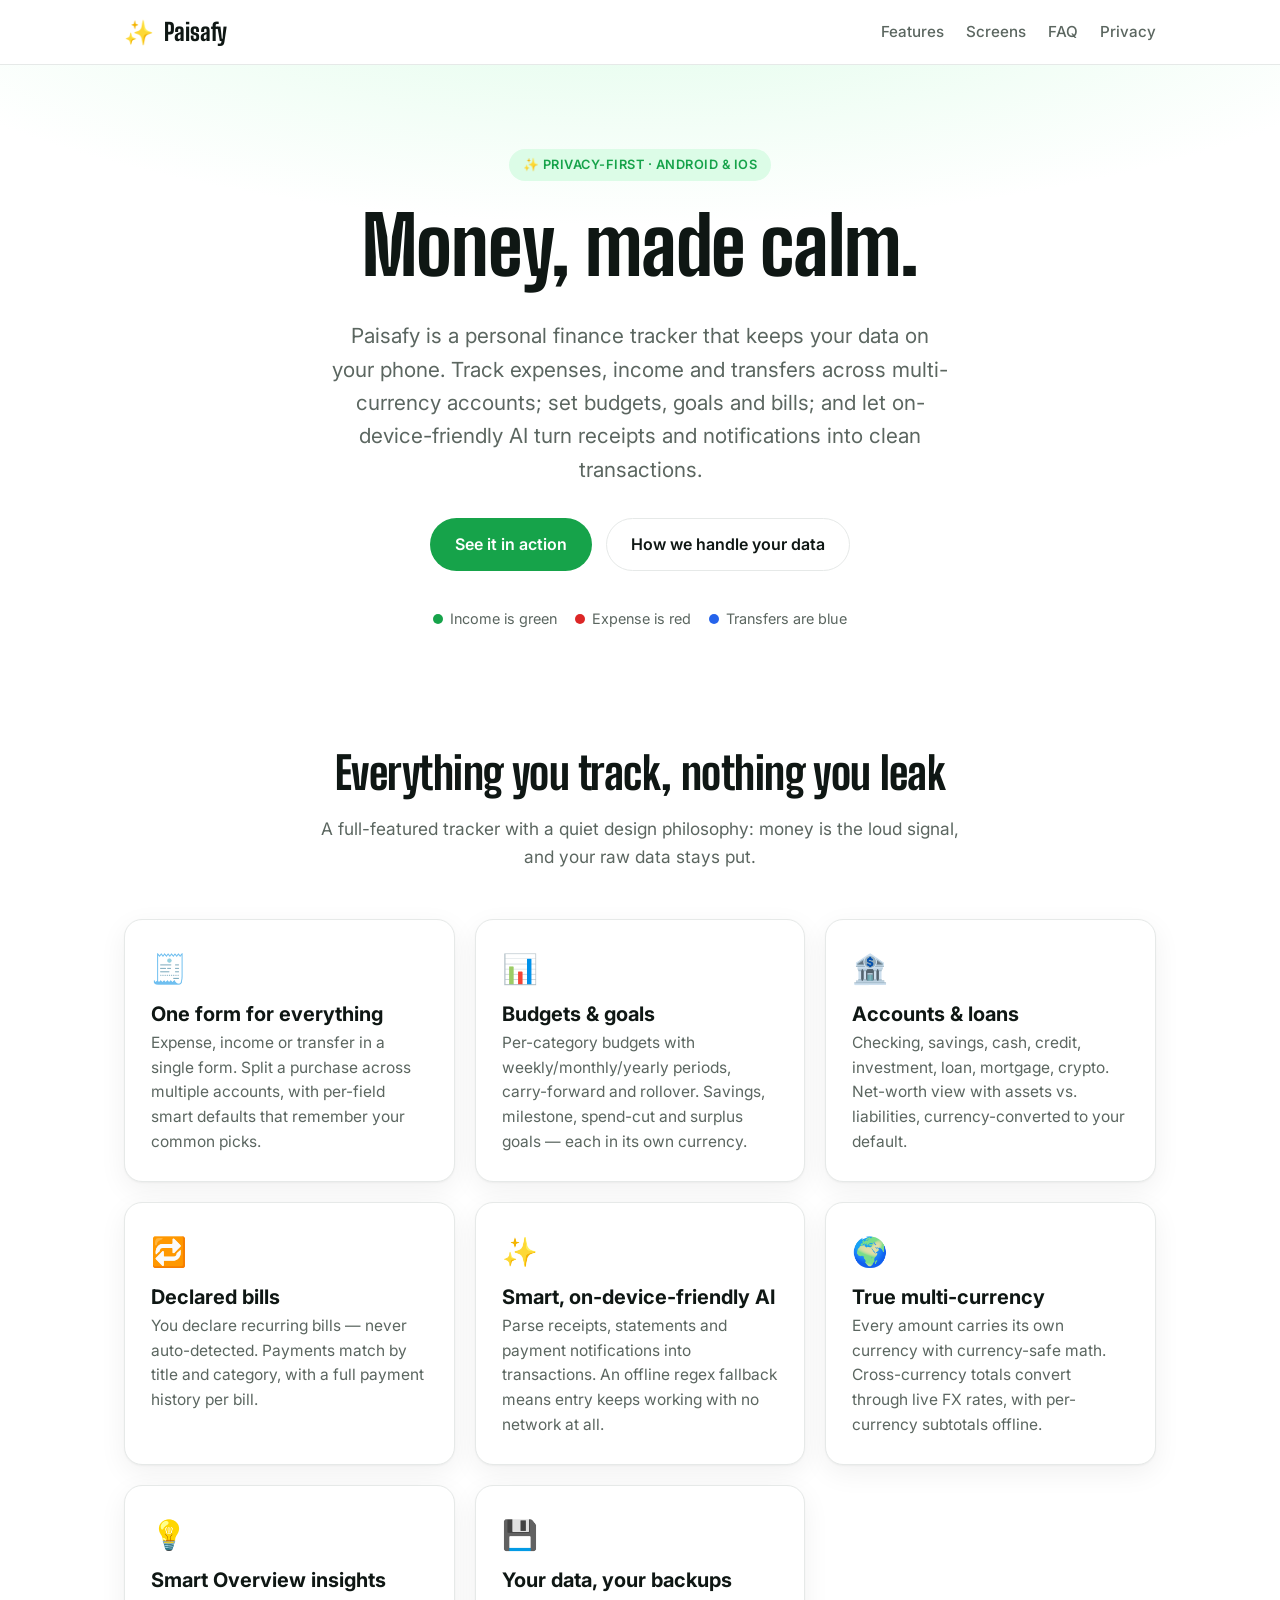
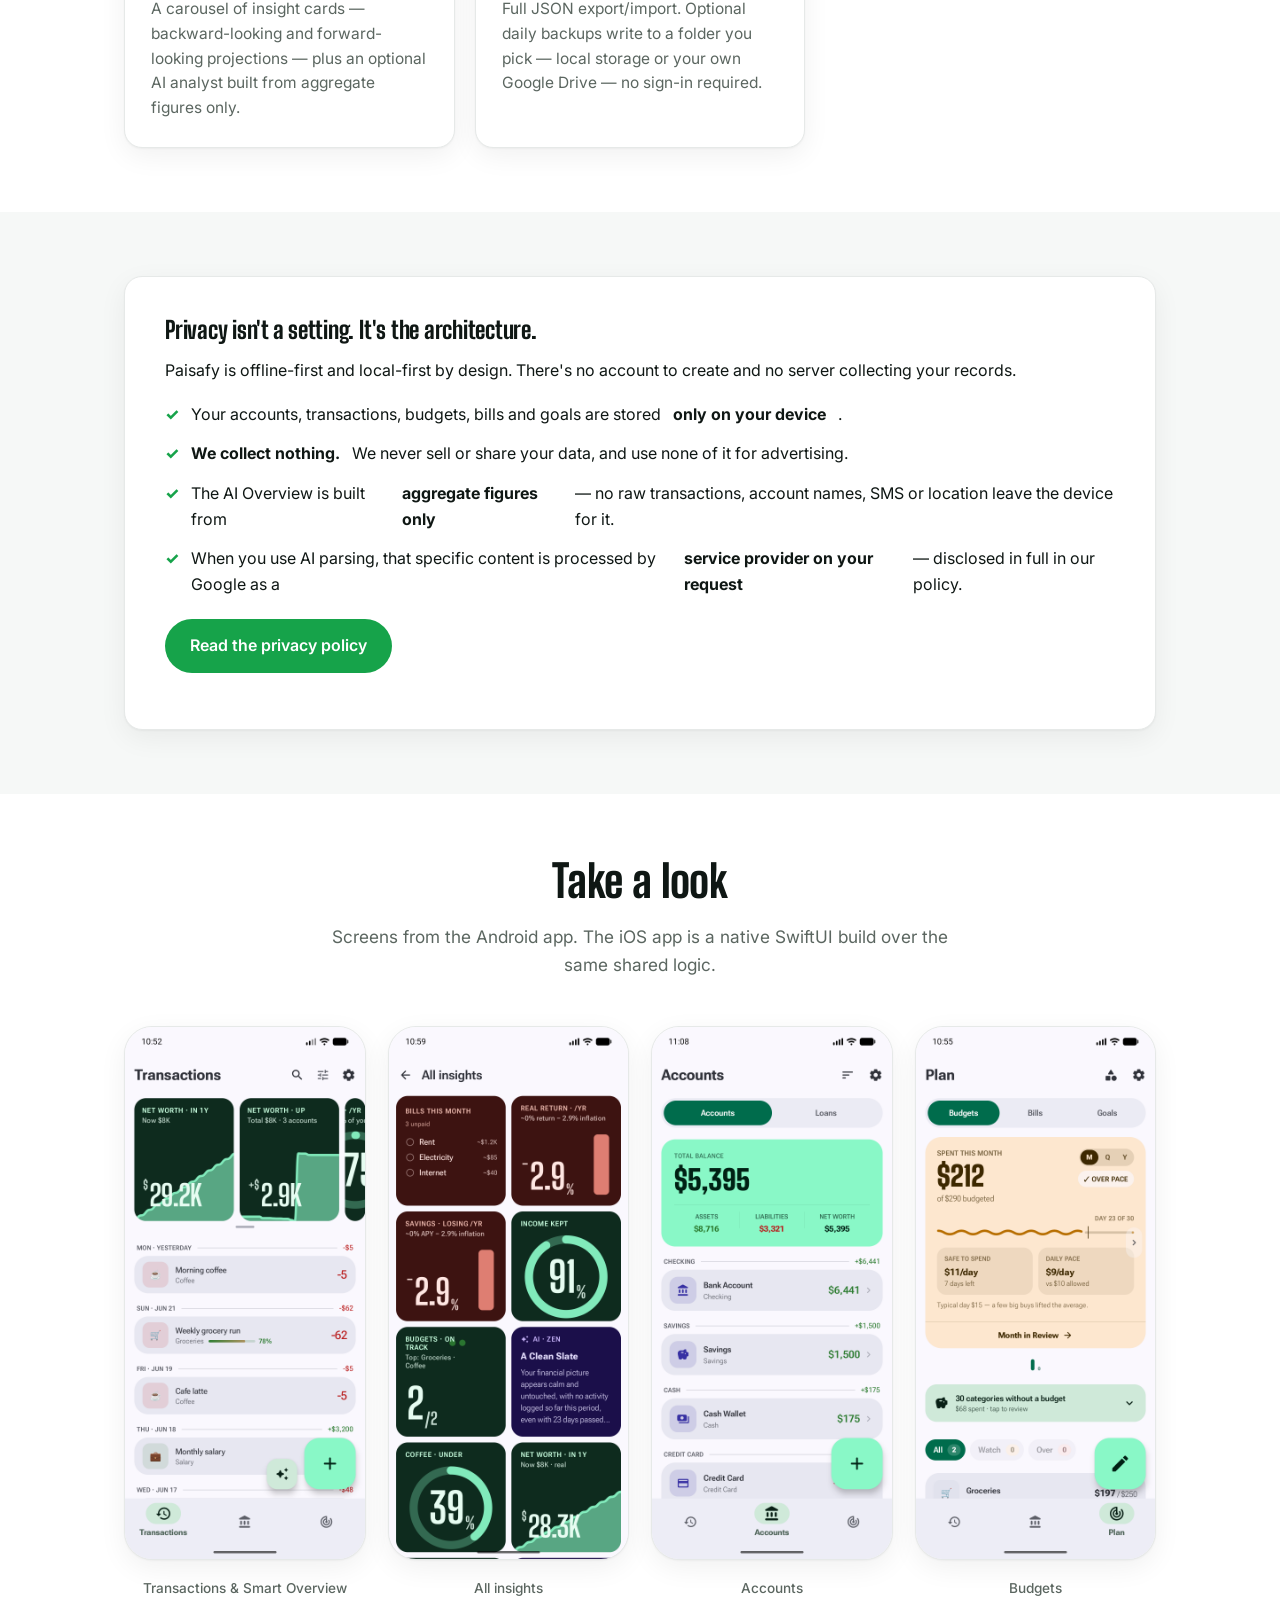
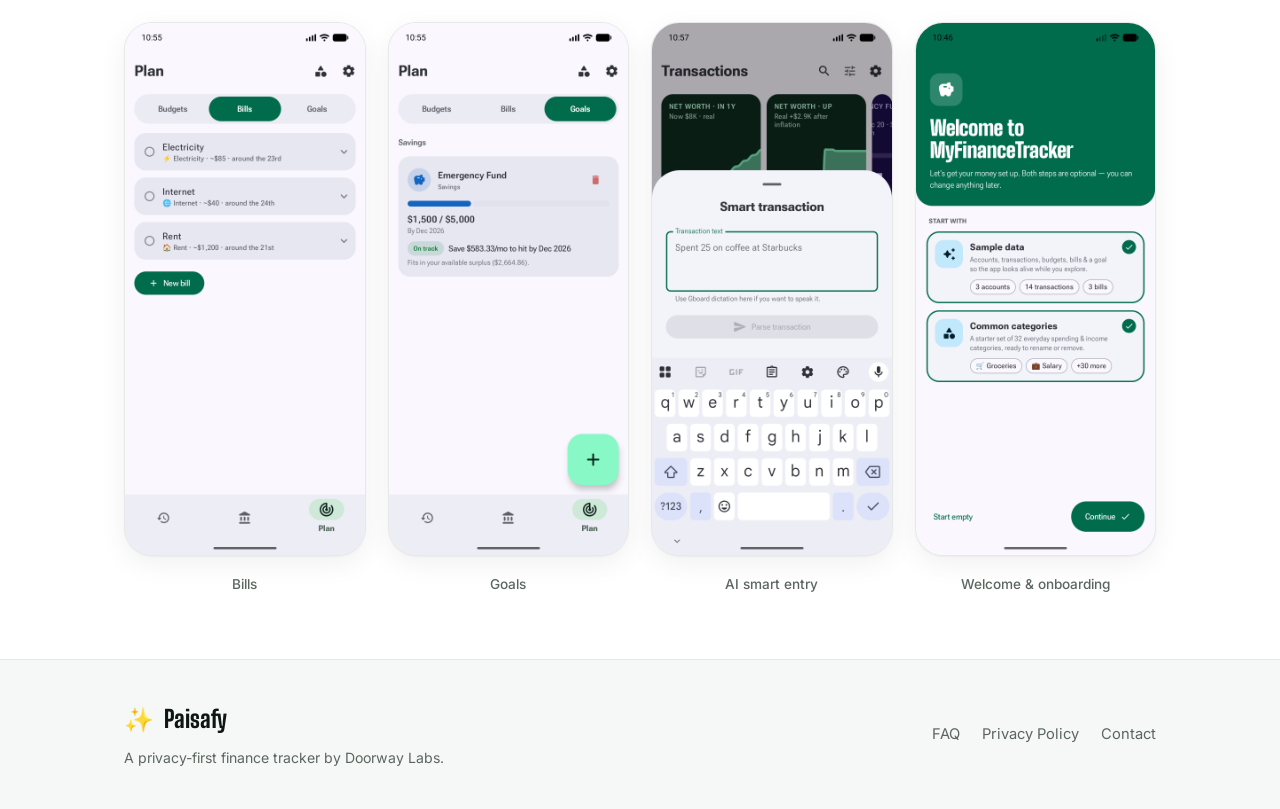
==== index.html @ 810ee8ee "Paisafy companion site: landing, FAQ, privacy policy Co-Authored-By: Claude Opus 4.8 <noreply@anthro" ====
<!DOCTYPE html>
<html lang="en">
<head>
  <meta charset="UTF-8" />
  <meta name="viewport" content="width=device-width, initial-scale=1.0" />
  <title>Paisafy — a privacy-first personal finance tracker</title>
  <meta name="description" content="Paisafy is a privacy-first personal finance tracker for Android and iOS. Track expenses, budgets, bills and goals — your data stays on your phone." />
  <link rel="preconnect" href="https://fonts.googleapis.com" />
  <link rel="preconnect" href="https://fonts.gstatic.com" crossorigin />
  <link href="https://fonts.googleapis.com/css2?family=Big+Shoulders+Display:wght@600;800&family=Inter:wght@400;500;600;700&display=swap" rel="stylesheet" />
  <link rel="stylesheet" href="assets/styles.css" />
</head>
<body>
  <nav class="nav">
    <div class="wrap">
      <a class="brand" href="index.html"><span class="spark">✨</span> Paisafy</a>
      <div class="nav-links">
        <a href="#features">Features</a>
        <a href="#screens">Screens</a>
        <a href="faq.html">FAQ</a>
        <a href="privacy.html">Privacy</a>
      </div>
    </div>
  </nav>

  <header class="hero">
    <div class="wrap">
      <span class="eyebrow">✨ Privacy-first · Android &amp; iOS</span>
      <h1>Money, made calm.</h1>
      <p class="lead">Paisafy is a personal finance tracker that keeps your data on your phone.
        Track expenses, income and transfers across multi-currency accounts; set budgets,
        goals and bills; and let on-device-friendly AI turn receipts and notifications into clean transactions.</p>
      <div class="cta-row">
        <a class="btn btn-primary" href="#screens">See it in action</a>
        <a class="btn btn-ghost" href="privacy.html">How we handle your data</a>
      </div>
      <div class="signal">
        <span><i class="dot income"></i> Income is green</span>
        <span><i class="dot expense"></i> Expense is red</span>
        <span><i class="dot transfer"></i> Transfers are blue</span>
      </div>
    </div>
  </header>

  <section id="features">
    <div class="wrap">
      <div class="section-head">
        <h2>Everything you track, nothing you leak</h2>
        <p>A full-featured tracker with a quiet design philosophy: money is the loud signal, and your raw data stays put.</p>
      </div>
      <div class="features">
        <div class="card">
          <span class="ico">🧾</span>
          <h3>One form for everything</h3>
          <p>Expense, income or transfer in a single form. Split a purchase across multiple accounts, with per-field smart defaults that remember your common picks.</p>
        </div>
        <div class="card">
          <span class="ico">📊</span>
          <h3>Budgets &amp; goals</h3>
          <p>Per-category budgets with weekly/monthly/yearly periods, carry-forward and rollover. Savings, milestone, spend-cut and surplus goals — each in its own currency.</p>
        </div>
        <div class="card">
          <span class="ico">🏦</span>
          <h3>Accounts &amp; loans</h3>
          <p>Checking, savings, cash, credit, investment, loan, mortgage, crypto. Net-worth view with assets vs. liabilities, currency-converted to your default.</p>
        </div>
        <div class="card">
          <span class="ico">🔁</span>
          <h3>Declared bills</h3>
          <p>You declare recurring bills — never auto-detected. Payments match by title and category, with a full payment history per bill.</p>
        </div>
        <div class="card">
          <span class="ico">✨</span>
          <h3>Smart, on-device-friendly AI</h3>
          <p>Parse receipts, statements and payment notifications into transactions. An offline regex fallback means entry keeps working with no network at all.</p>
        </div>
        <div class="card">
          <span class="ico">🌍</span>
          <h3>True multi-currency</h3>
          <p>Every amount carries its own currency with currency-safe math. Cross-currency totals convert through live FX rates, with per-currency subtotals offline.</p>
        </div>
        <div class="card">
          <span class="ico">💡</span>
          <h3>Smart Overview insights</h3>
          <p>A carousel of insight cards — backward-looking and forward-looking projections — plus an optional AI analyst built from aggregate figures only.</p>
        </div>
        <div class="card">
          <span class="ico">💾</span>
          <h3>Your data, your backups</h3>
          <p>Full JSON export/import. Optional daily backups write to a folder you pick — local storage or your own Google Drive — no sign-in required.</p>
        </div>
      </div>
    </div>
  </section>

  <section class="alt" id="privacy-band">
    <div class="wrap">
      <div class="privacy-band">
        <h2>Privacy isn't a setting. It's the architecture.</h2>
        <p>Paisafy is offline-first and local-first by design. There's no account to create and no server collecting your records.</p>
        <ul>
          <li>Your accounts, transactions, budgets, bills and goals are stored <strong>only on your device</strong>.</li>
          <li><strong>We collect nothing.</strong> We never sell or share your data, and use none of it for advertising.</li>
          <li>The AI Overview is built from <strong>aggregate figures only</strong> — no raw transactions, account names, SMS or location leave the device for it.</li>
          <li>When you use AI parsing, that specific content is processed by Google as a <strong>service provider on your request</strong> — disclosed in full in our policy.</li>
        </ul>
        <p style="margin-top:22px"><a class="btn btn-primary" href="privacy.html">Read the privacy policy</a></p>
      </div>
    </div>
  </section>

  <section id="screens">
    <div class="wrap">
      <div class="section-head">
        <h2>Take a look</h2>
        <p>Screens from the Android app. The iOS app is a native SwiftUI build over the same shared logic.</p>
      </div>
      <div class="shots">
        <div class="shot"><img src="assets/screenshots/01-transactions.png" alt="Transactions and Smart Overview" loading="lazy" /><span>Transactions &amp; Smart Overview</span></div>
        <div class="shot"><img src="assets/screenshots/08-all-insights.png" alt="All insights grid" loading="lazy" /><span>All insights</span></div>
        <div class="shot"><img src="assets/screenshots/02-accounts.png" alt="Accounts" loading="lazy" /><span>Accounts</span></div>
        <div class="shot"><img src="assets/screenshots/03-budgets.png" alt="Budgets" loading="lazy" /><span>Budgets</span></div>
        <div class="shot"><img src="assets/screenshots/12-bills.png" alt="Bills" loading="lazy" /><span>Bills</span></div>
        <div class="shot"><img src="assets/screenshots/11-budgets-goals.png" alt="Goals" loading="lazy" /><span>Goals</span></div>
        <div class="shot"><img src="assets/screenshots/07-ai-smart-transaction.png" alt="AI smart entry" loading="lazy" /><span>AI smart entry</span></div>
        <div class="shot"><img src="assets/screenshots/00-welcome.png" alt="Welcome and onboarding" loading="lazy" /><span>Welcome &amp; onboarding</span></div>
      </div>
    </div>
  </section>

  <footer>
    <div class="wrap">
      <div>
        <a class="brand" href="index.html"><span class="spark">✨</span> Paisafy</a>
        <p class="muted" style="margin:8px 0 0">A privacy-first finance tracker by Doorway Labs.</p>
      </div>
      <div class="links">
        <a href="faq.html">FAQ</a>
        <a href="privacy.html">Privacy Policy</a>
        <a href="mailto:doorway.labs@gmail.com">Contact</a>
      </div>
    </div>
  </footer>
</body>
</html>
---- assets/styles.css ----
/* Paisafy companion site — shared styles */

:root {
  --green: #16a34a;
  --green-soft: #dcfce7;
  --red: #dc2626;
  --blue: #2563eb;
  --blue-soft: #dbeafe;

  --bg: #ffffff;
  --bg-alt: #f6f8f7;
  --surface: #ffffff;
  --border: #e6e9e8;
  --text: #0f1714;
  --text-soft: #5b6660;
  --shadow: 0 1px 2px rgba(15, 23, 20, 0.04), 0 8px 28px rgba(15, 23, 20, 0.06);
  --radius: 18px;
  --max: 1080px;
}

@media (prefers-color-scheme: dark) {
  :root {
    --green: #34d27f;
    --green-soft: #10301f;
    --red: #f87171;
    --blue: #6ea8fe;
    --blue-soft: #122441;
    --bg: #0b0f0d;
    --bg-alt: #0f1512;
    --surface: #141a17;
    --border: #1f2823;
    --text: #eef2f0;
    --text-soft: #9aa6a0;
    --shadow: 0 1px 2px rgba(0, 0, 0, 0.3), 0 10px 30px rgba(0, 0, 0, 0.35);
  }
}

* { box-sizing: border-box; }

html { scroll-behavior: smooth; }

body {
  margin: 0;
  font-family: "Inter", system-ui, -apple-system, "Segoe UI", Roboto, sans-serif;
  color: var(--text);
  background: var(--bg);
  line-height: 1.6;
  -webkit-font-smoothing: antialiased;
}

h1, h2, h3 {
  font-family: "Big Shoulders Display", "Inter", system-ui, sans-serif;
  font-weight: 800;
  line-height: 1.05;
  letter-spacing: -0.01em;
  margin: 0 0 0.4em;
}

a { color: var(--blue); text-decoration: none; }
a:hover { text-decoration: underline; }

.wrap { max-width: var(--max); margin: 0 auto; padding: 0 24px; }

/* ---- nav ---- */
.nav {
  position: sticky; top: 0; z-index: 20;
  background: color-mix(in srgb, var(--bg) 88%, transparent);
  backdrop-filter: saturate(160%) blur(12px);
  border-bottom: 1px solid var(--border);
}
.nav .wrap {
  display: flex; align-items: center; justify-content: space-between;
  height: 64px;
}
.brand { display: flex; align-items: center; gap: 10px; font-weight: 800;
  font-family: "Big Shoulders Display", sans-serif; font-size: 1.5rem; color: var(--text); }
.brand:hover { text-decoration: none; }
.brand .spark { color: var(--green); }
.nav-links { display: flex; gap: 22px; align-items: center; }
.nav-links a { color: var(--text-soft); font-weight: 500; font-size: 0.95rem; }
.nav-links a:hover { color: var(--text); text-decoration: none; }

/* ---- hero ---- */
.hero { padding: 84px 0 56px; background:
  radial-gradient(1200px 400px at 50% -120px, var(--green-soft), transparent 70%); }
.hero .wrap { text-align: center; }
.eyebrow {
  display: inline-flex; align-items: center; gap: 8px;
  font-size: 0.8rem; font-weight: 600; letter-spacing: 0.04em; text-transform: uppercase;
  color: var(--green); background: var(--green-soft);
  padding: 6px 14px; border-radius: 999px; margin-bottom: 22px;
}
.hero h1 { font-size: clamp(2.8rem, 7vw, 5rem); }
.hero p.lead {
  font-size: clamp(1.05rem, 2.4vw, 1.3rem); color: var(--text-soft);
  max-width: 620px; margin: 0 auto 32px;
}
.cta-row { display: flex; gap: 14px; justify-content: center; flex-wrap: wrap; }
.btn {
  display: inline-flex; align-items: center; gap: 8px;
  padding: 13px 24px; border-radius: 999px; font-weight: 600; font-size: 1rem;
  border: 1px solid transparent;
}
.btn-primary { background: var(--green); color: #fff; }
.btn-primary:hover { background: color-mix(in srgb, var(--green) 88%, #000); text-decoration: none; }
.btn-ghost { background: transparent; color: var(--text); border-color: var(--border); }
.btn-ghost:hover { background: var(--bg-alt); text-decoration: none; }

/* signal legend */
.signal { display: flex; gap: 18px; justify-content: center; flex-wrap: wrap;
  margin-top: 36px; font-size: 0.9rem; color: var(--text-soft); }
.signal span { display: inline-flex; align-items: center; gap: 7px; }
.dot { width: 10px; height: 10px; border-radius: 50%; display: inline-block; }
.dot.income { background: var(--green); }
.dot.expense { background: var(--red); }
.dot.transfer { background: var(--blue); }

/* ---- sections ---- */
section { padding: 64px 0; }
.section-head { text-align: center; max-width: 640px; margin: 0 auto 48px; }
.section-head h2 { font-size: clamp(2rem, 4vw, 2.8rem); }
.section-head p { color: var(--text-soft); font-size: 1.08rem; margin: 0; }
.alt { background: var(--bg-alt); }

/* feature grid */
.features { display: grid; grid-template-columns: repeat(auto-fit, minmax(260px, 1fr)); gap: 20px; }
.card {
  background: var(--surface); border: 1px solid var(--border);
  border-radius: var(--radius); padding: 26px; box-shadow: var(--shadow);
}
.card .ico { font-size: 1.8rem; margin-bottom: 12px; display: block; }
.card h3 { font-size: 1.25rem; margin-bottom: 6px; font-family: "Inter", sans-serif; font-weight: 700; letter-spacing: 0; }
.card p { margin: 0; color: var(--text-soft); font-size: 0.97rem; }

/* screenshot gallery */
.shots { display: grid; grid-template-columns: repeat(auto-fill, minmax(200px, 1fr)); gap: 22px; }
.shot { text-align: center; }
.shot img {
  width: 100%; border-radius: 28px; border: 1px solid var(--border);
  box-shadow: var(--shadow); background: var(--surface);
}
.shot span { display: block; margin-top: 10px; font-size: 0.85rem; color: var(--text-soft); font-weight: 500; }

/* privacy highlight band */
.privacy-band { background: var(--surface); border: 1px solid var(--border);
  border-radius: var(--radius); padding: 40px; box-shadow: var(--shadow); }
.privacy-band ul { margin: 18px 0 0; padding-left: 0; list-style: none;
  display: grid; gap: 14px; }
.privacy-band li { display: flex; gap: 12px; align-items: flex-start; }
.privacy-band li::before { content: "✓"; color: var(--green); font-weight: 800; flex: none; }

/* ---- doc pages (privacy / faq) ---- */
.doc { padding: 56px 0 80px; }
.doc .wrap { max-width: 800px; }
.doc h1 { font-size: clamp(2.4rem, 5vw, 3.4rem); margin-bottom: 4px; }
.doc .updated { color: var(--text-soft); font-size: 0.95rem; margin: 0 0 28px; }
.doc h2 { font-size: 1.5rem; margin-top: 44px; padding-top: 8px; font-family: "Inter", sans-serif; font-weight: 700; letter-spacing: 0; }
.doc h3 { font-size: 1.15rem; margin-top: 28px; font-family: "Inter", sans-serif; font-weight: 700; letter-spacing: 0; }
.doc p, .doc li { color: var(--text); }
.doc hr { border: none; border-top: 1px solid var(--border); margin: 40px 0; }
.doc .lead-note { background: var(--green-soft); border-radius: var(--radius);
  padding: 18px 22px; color: var(--text); font-size: 1.02rem; }
.doc table { width: 100%; border-collapse: collapse; margin: 18px 0; font-size: 0.95rem; }
.doc th, .doc td { text-align: left; padding: 10px 12px; border-bottom: 1px solid var(--border); vertical-align: top; }

/* faq */
.faq-item { border: 1px solid var(--border); border-radius: var(--radius);
  background: var(--surface); margin-bottom: 14px; overflow: hidden; }
.faq-item summary { cursor: pointer; padding: 20px 24px; font-weight: 600; font-size: 1.08rem;
  list-style: none; display: flex; justify-content: space-between; align-items: center; gap: 16px; }
.faq-item summary::-webkit-details-marker { display: none; }
.faq-item summary::after { content: "+"; color: var(--green); font-size: 1.5rem; font-weight: 700; flex: none; }
.faq-item[open] summary::after { content: "–"; }
.faq-item .body { padding: 0 24px 22px; color: var(--text-soft); }
.faq-item .body p { margin: 0 0 10px; }

/* ---- footer ---- */
footer { border-top: 1px solid var(--border); padding: 40px 0; background: var(--bg-alt); }
footer .wrap { display: flex; flex-wrap: wrap; gap: 16px; justify-content: space-between; align-items: center; }
footer .links { display: flex; gap: 22px; flex-wrap: wrap; }
footer a { color: var(--text-soft); font-size: 0.92rem; }
footer .muted { color: var(--text-soft); font-size: 0.88rem; }
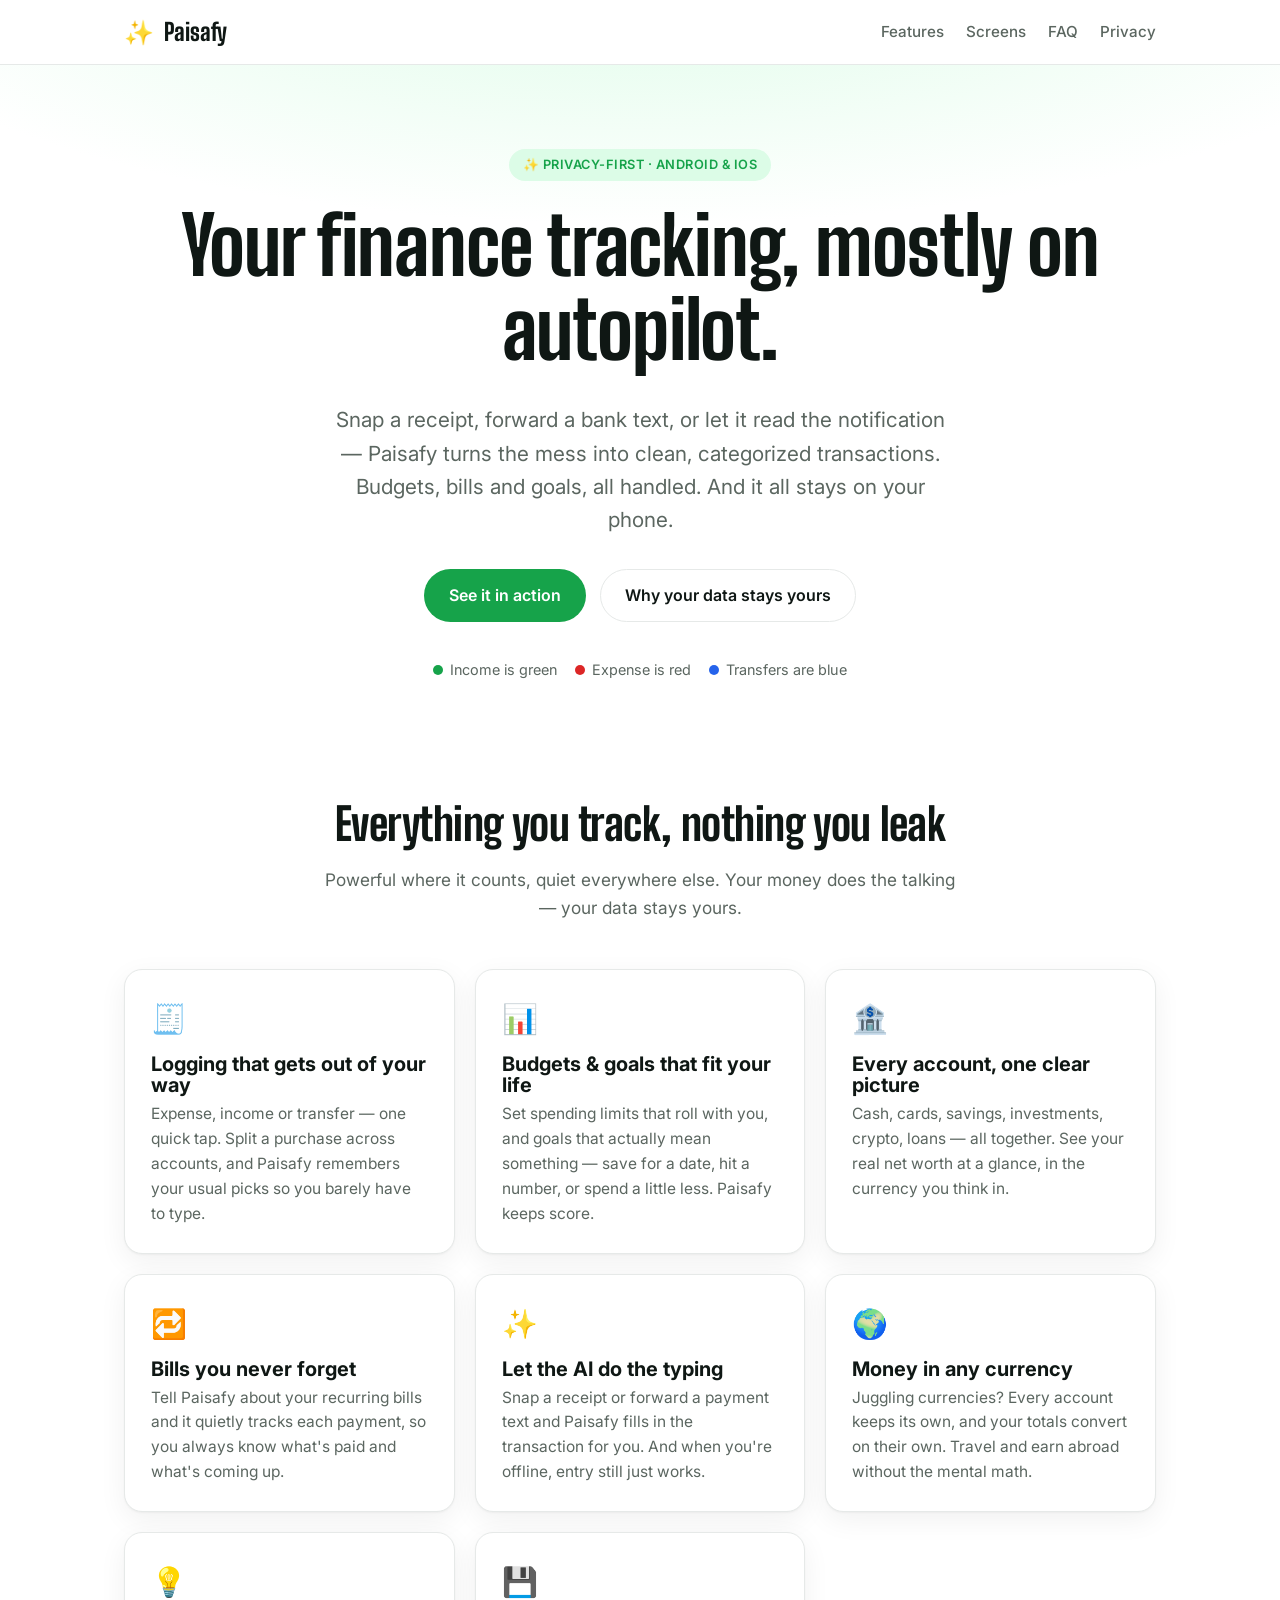
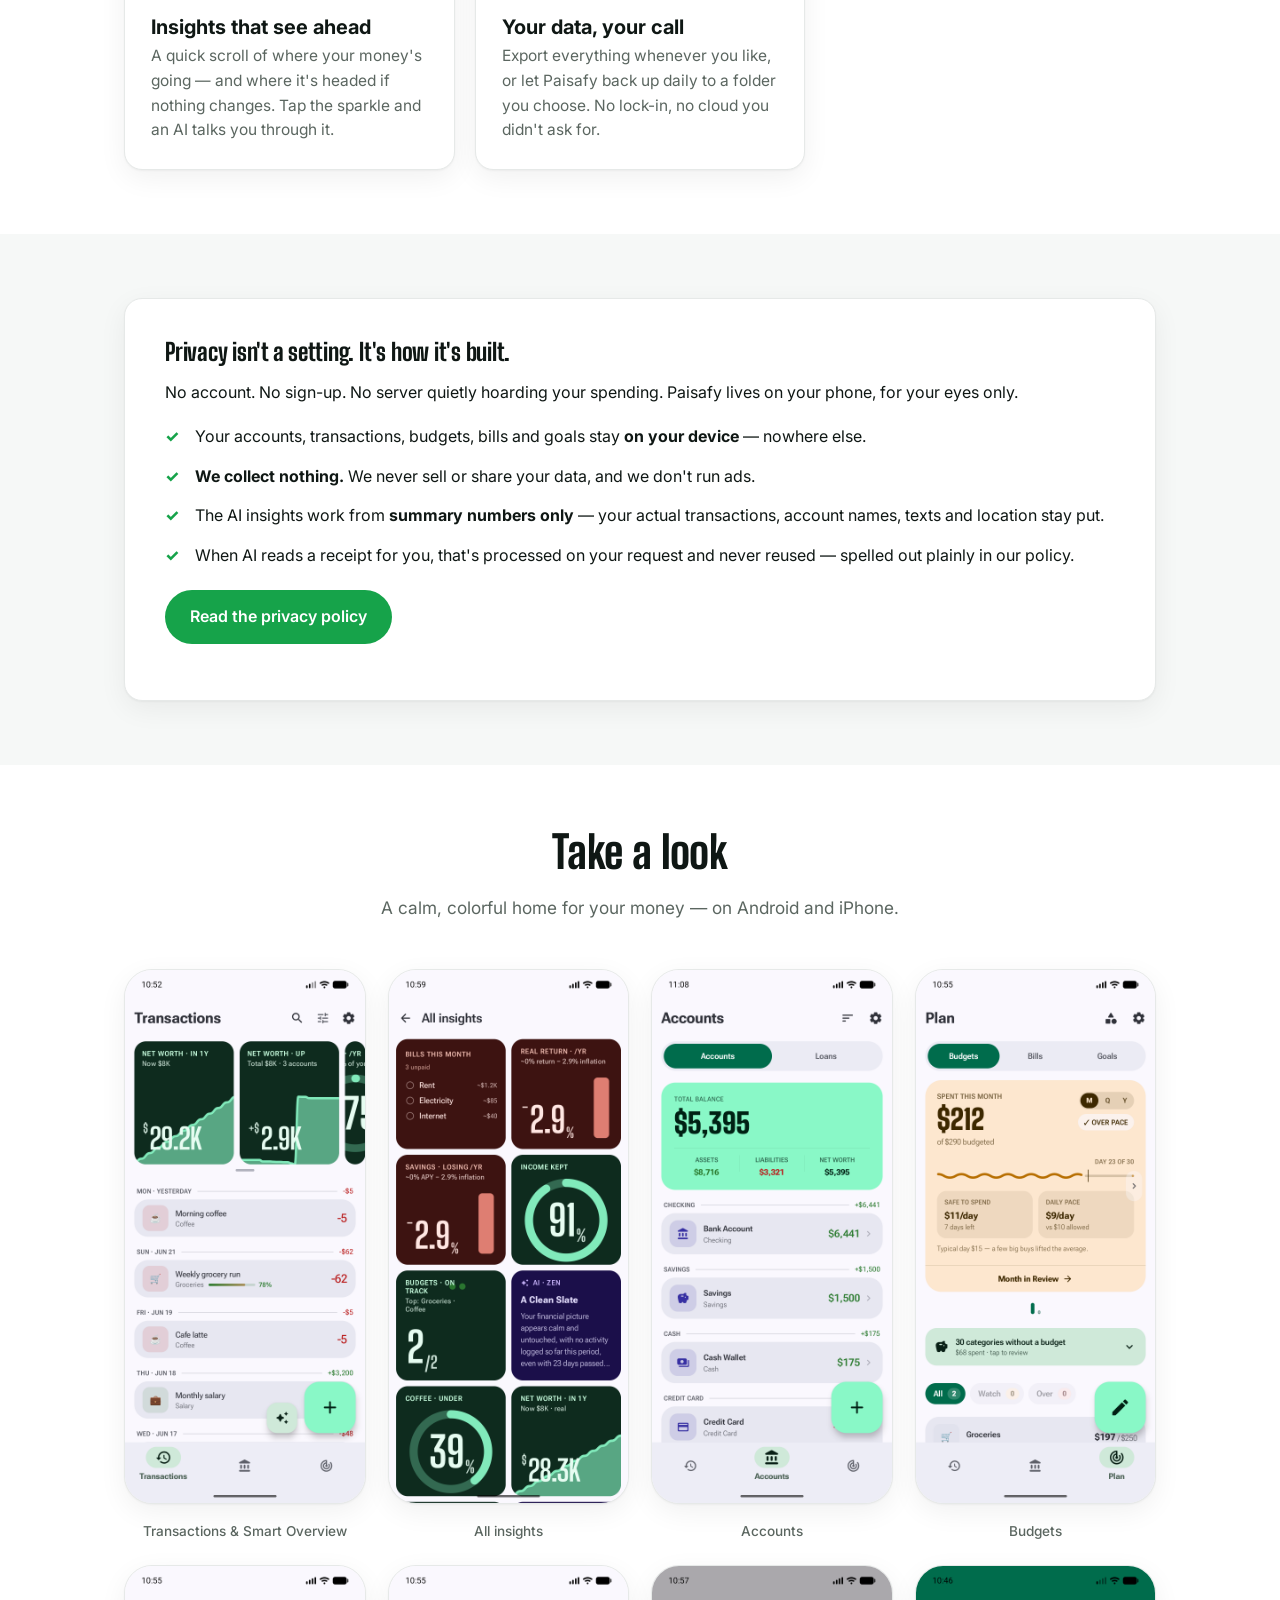
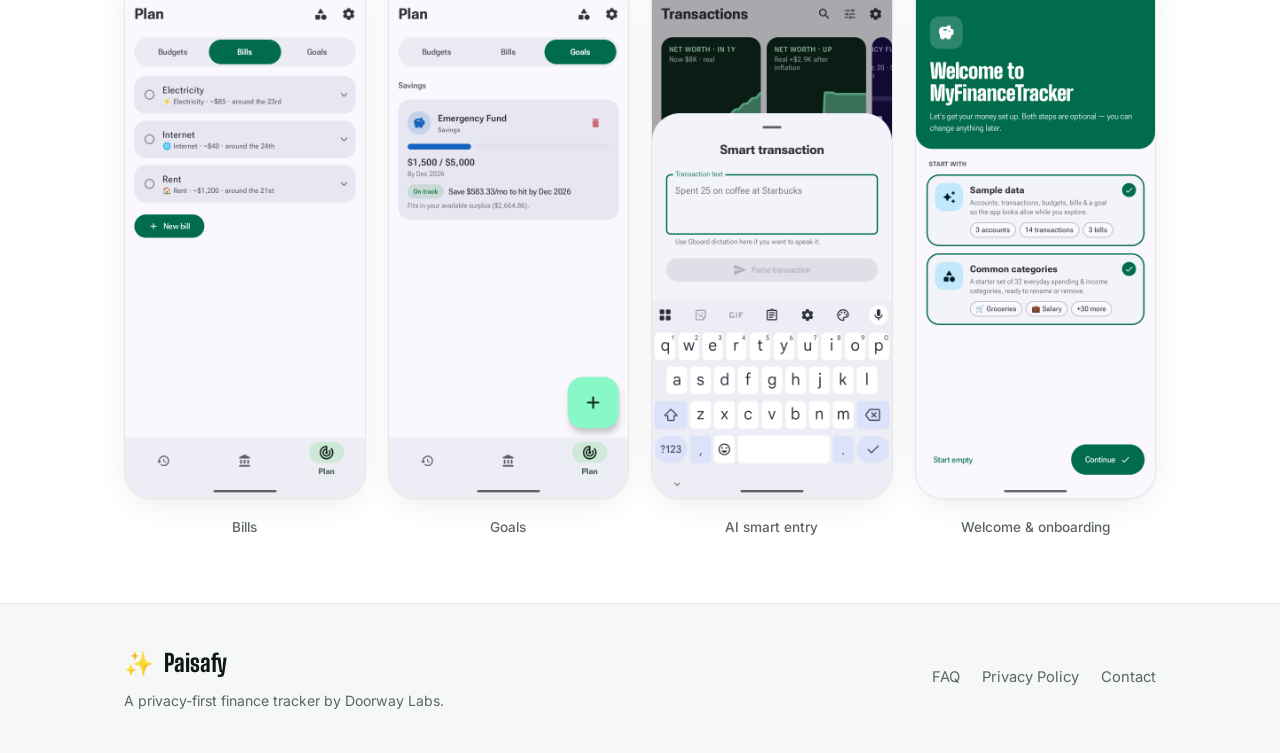
==== commit 1b8a7983: "Marketing-voice copy + new hero; fix privacy-band bullet layout Co-Authored-By: Claude Opus 4.8 <nor" ====
--- a/index.html
+++ b/index.html
@@ -26,13 +26,13 @@
   <header class="hero">
     <div class="wrap">
       <span class="eyebrow">✨ Privacy-first · Android &amp; iOS</span>
-      <h1>Money, made calm.</h1>
-      <p class="lead">Paisafy is a personal finance tracker that keeps your data on your phone.
-        Track expenses, income and transfers across multi-currency accounts; set budgets,
-        goals and bills; and let on-device-friendly AI turn receipts and notifications into clean transactions.</p>
+      <h1>Your finance tracking, mostly on autopilot.</h1>
+      <p class="lead">Snap a receipt, forward a bank text, or let it read the notification —
+        Paisafy turns the mess into clean, categorized transactions. Budgets, bills and goals,
+        all handled. And it all stays on your phone.</p>
       <div class="cta-row">
         <a class="btn btn-primary" href="#screens">See it in action</a>
-        <a class="btn btn-ghost" href="privacy.html">How we handle your data</a>
+        <a class="btn btn-ghost" href="privacy.html">Why your data stays yours</a>
       </div>
       <div class="signal">
         <span><i class="dot income"></i> Income is green</span>
@@ -46,48 +46,48 @@
     <div class="wrap">
       <div class="section-head">
         <h2>Everything you track, nothing you leak</h2>
-        <p>A full-featured tracker with a quiet design philosophy: money is the loud signal, and your raw data stays put.</p>
+        <p>Powerful where it counts, quiet everywhere else. Your money does the talking — your data stays yours.</p>
       </div>
       <div class="features">
         <div class="card">
           <span class="ico">🧾</span>
-          <h3>One form for everything</h3>
-          <p>Expense, income or transfer in a single form. Split a purchase across multiple accounts, with per-field smart defaults that remember your common picks.</p>
+          <h3>Logging that gets out of your way</h3>
+          <p>Expense, income or transfer — one quick tap. Split a purchase across accounts, and Paisafy remembers your usual picks so you barely have to type.</p>
         </div>
         <div class="card">
           <span class="ico">📊</span>
-          <h3>Budgets &amp; goals</h3>
-          <p>Per-category budgets with weekly/monthly/yearly periods, carry-forward and rollover. Savings, milestone, spend-cut and surplus goals — each in its own currency.</p>
+          <h3>Budgets &amp; goals that fit your life</h3>
+          <p>Set spending limits that roll with you, and goals that actually mean something — save for a date, hit a number, or spend a little less. Paisafy keeps score.</p>
         </div>
         <div class="card">
           <span class="ico">🏦</span>
-          <h3>Accounts &amp; loans</h3>
-          <p>Checking, savings, cash, credit, investment, loan, mortgage, crypto. Net-worth view with assets vs. liabilities, currency-converted to your default.</p>
+          <h3>Every account, one clear picture</h3>
+          <p>Cash, cards, savings, investments, crypto, loans — all together. See your real net worth at a glance, in the currency you think in.</p>
         </div>
         <div class="card">
           <span class="ico">🔁</span>
-          <h3>Declared bills</h3>
-          <p>You declare recurring bills — never auto-detected. Payments match by title and category, with a full payment history per bill.</p>
+          <h3>Bills you never forget</h3>
+          <p>Tell Paisafy about your recurring bills and it quietly tracks each payment, so you always know what's paid and what's coming up.</p>
         </div>
         <div class="card">
           <span class="ico">✨</span>
-          <h3>Smart, on-device-friendly AI</h3>
-          <p>Parse receipts, statements and payment notifications into transactions. An offline regex fallback means entry keeps working with no network at all.</p>
+          <h3>Let the AI do the typing</h3>
+          <p>Snap a receipt or forward a payment text and Paisafy fills in the transaction for you. And when you're offline, entry still just works.</p>
         </div>
         <div class="card">
           <span class="ico">🌍</span>
-          <h3>True multi-currency</h3>
-          <p>Every amount carries its own currency with currency-safe math. Cross-currency totals convert through live FX rates, with per-currency subtotals offline.</p>
+          <h3>Money in any currency</h3>
+          <p>Juggling currencies? Every account keeps its own, and your totals convert on their own. Travel and earn abroad without the mental math.</p>
         </div>
         <div class="card">
           <span class="ico">💡</span>
-          <h3>Smart Overview insights</h3>
-          <p>A carousel of insight cards — backward-looking and forward-looking projections — plus an optional AI analyst built from aggregate figures only.</p>
+          <h3>Insights that see ahead</h3>
+          <p>A quick scroll of where your money's going — and where it's headed if nothing changes. Tap the sparkle and an AI talks you through it.</p>
         </div>
         <div class="card">
           <span class="ico">💾</span>
-          <h3>Your data, your backups</h3>
-          <p>Full JSON export/import. Optional daily backups write to a folder you pick — local storage or your own Google Drive — no sign-in required.</p>
+          <h3>Your data, your call</h3>
+          <p>Export everything whenever you like, or let Paisafy back up daily to a folder you choose. No lock-in, no cloud you didn't ask for.</p>
         </div>
       </div>
     </div>
@@ -96,13 +96,13 @@
   <section class="alt" id="privacy-band">
     <div class="wrap">
       <div class="privacy-band">
-        <h2>Privacy isn't a setting. It's the architecture.</h2>
-        <p>Paisafy is offline-first and local-first by design. There's no account to create and no server collecting your records.</p>
+        <h2>Privacy isn't a setting. It's how it's built.</h2>
+        <p>No account. No sign-up. No server quietly hoarding your spending. Paisafy lives on your phone, for your eyes only.</p>
         <ul>
-          <li>Your accounts, transactions, budgets, bills and goals are stored <strong>only on your device</strong>.</li>
-          <li><strong>We collect nothing.</strong> We never sell or share your data, and use none of it for advertising.</li>
-          <li>The AI Overview is built from <strong>aggregate figures only</strong> — no raw transactions, account names, SMS or location leave the device for it.</li>
-          <li>When you use AI parsing, that specific content is processed by Google as a <strong>service provider on your request</strong> — disclosed in full in our policy.</li>
+          <li>Your accounts, transactions, budgets, bills and goals stay <strong>on your device</strong> — nowhere else.</li>
+          <li><strong>We collect nothing.</strong> We never sell or share your data, and we don't run ads.</li>
+          <li>The AI insights work from <strong>summary numbers only</strong> — your actual transactions, account names, texts and location stay put.</li>
+          <li>When AI reads a receipt for you, that's processed on your request and never reused — spelled out plainly in our policy.</li>
         </ul>
         <p style="margin-top:22px"><a class="btn btn-primary" href="privacy.html">Read the privacy policy</a></p>
       </div>
@@ -113,7 +113,7 @@
     <div class="wrap">
       <div class="section-head">
         <h2>Take a look</h2>
-        <p>Screens from the Android app. The iOS app is a native SwiftUI build over the same shared logic.</p>
+        <p>A calm, colorful home for your money — on Android and iPhone.</p>
       </div>
       <div class="shots">
         <div class="shot"><img src="assets/screenshots/01-transactions.png" alt="Transactions and Smart Overview" loading="lazy" /><span>Transactions &amp; Smart Overview</span></div>
--- a/assets/styles.css
+++ b/assets/styles.css
@@ -146,8 +146,9 @@
   border-radius: var(--radius); padding: 40px; box-shadow: var(--shadow); }
 .privacy-band ul { margin: 18px 0 0; padding-left: 0; list-style: none;
   display: grid; gap: 14px; }
-.privacy-band li { display: flex; gap: 12px; align-items: flex-start; }
-.privacy-band li::before { content: "✓"; color: var(--green); font-weight: 800; flex: none; }
+.privacy-band li { position: relative; padding-left: 30px; }
+.privacy-band li::before { content: "✓"; color: var(--green); font-weight: 800;
+  position: absolute; left: 0; top: 0; }
 
 /* ---- doc pages (privacy / faq) ---- */
 .doc { padding: 56px 0 80px; }
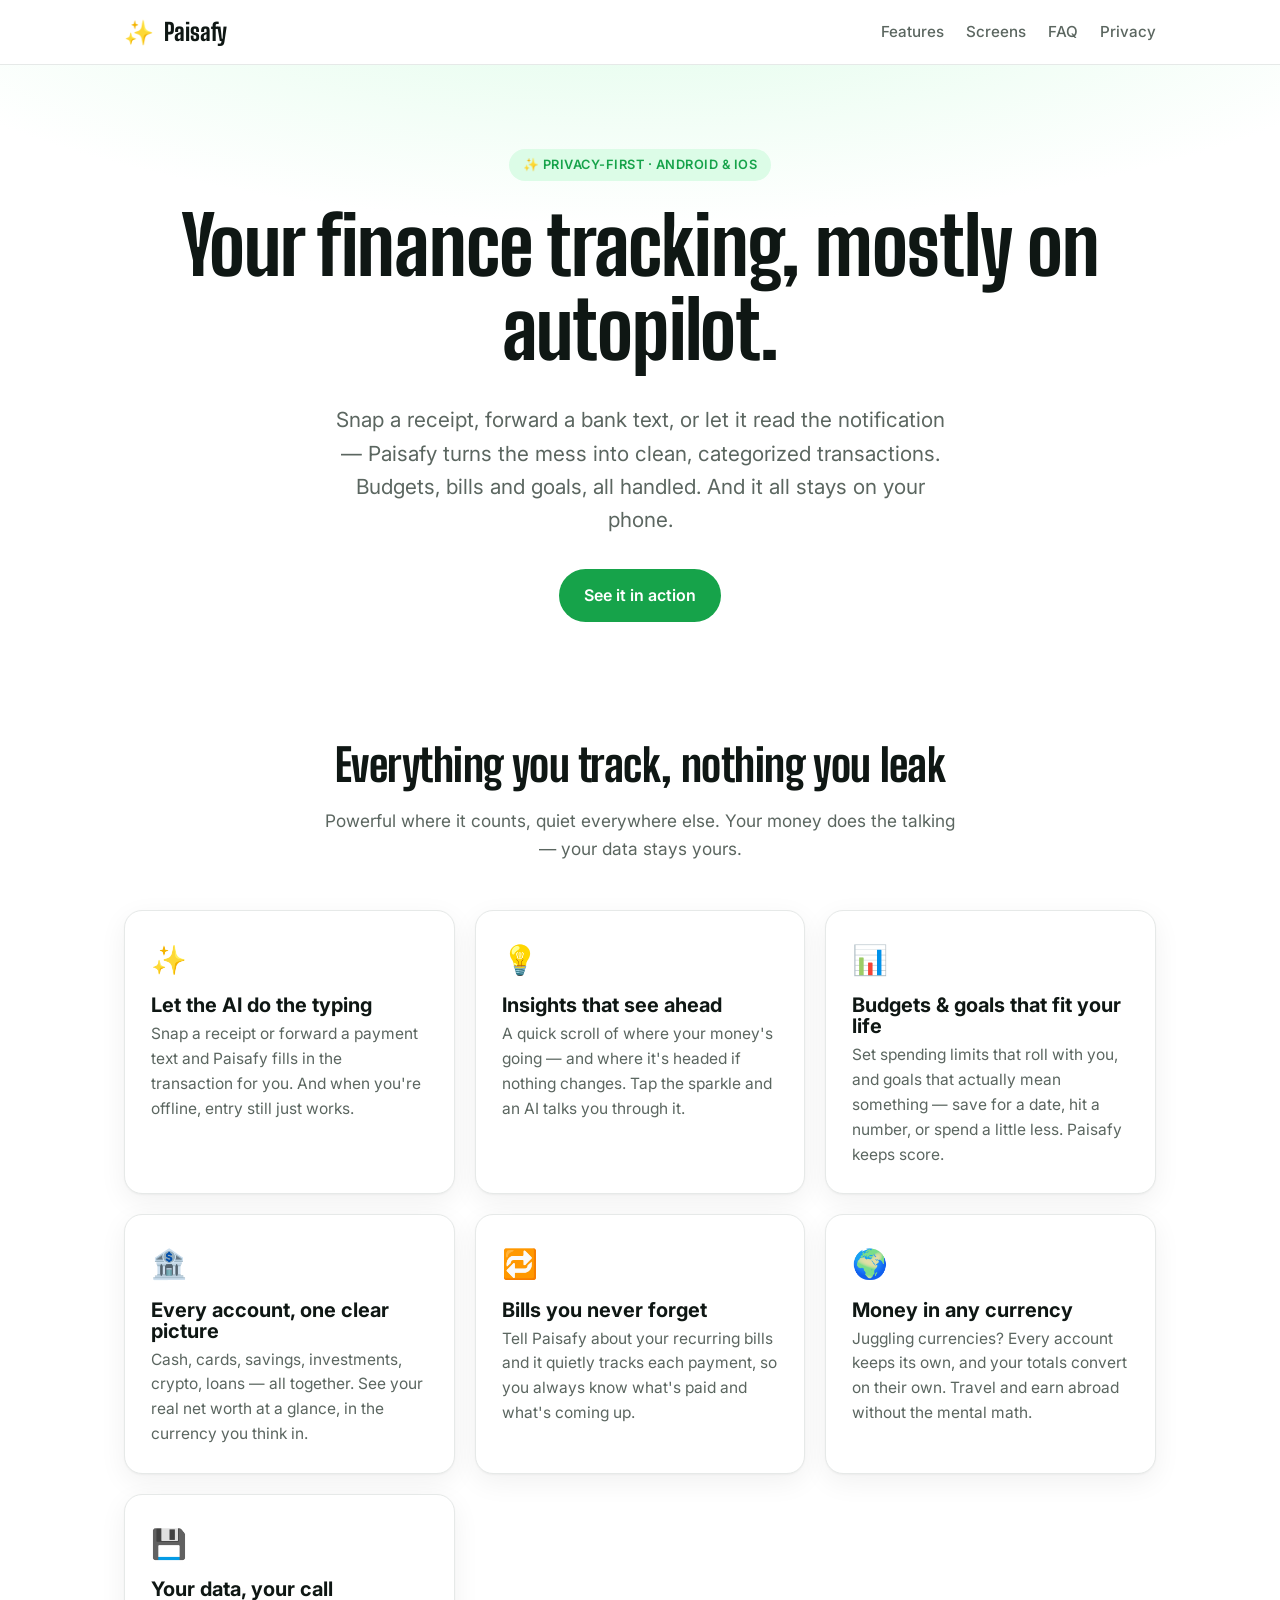
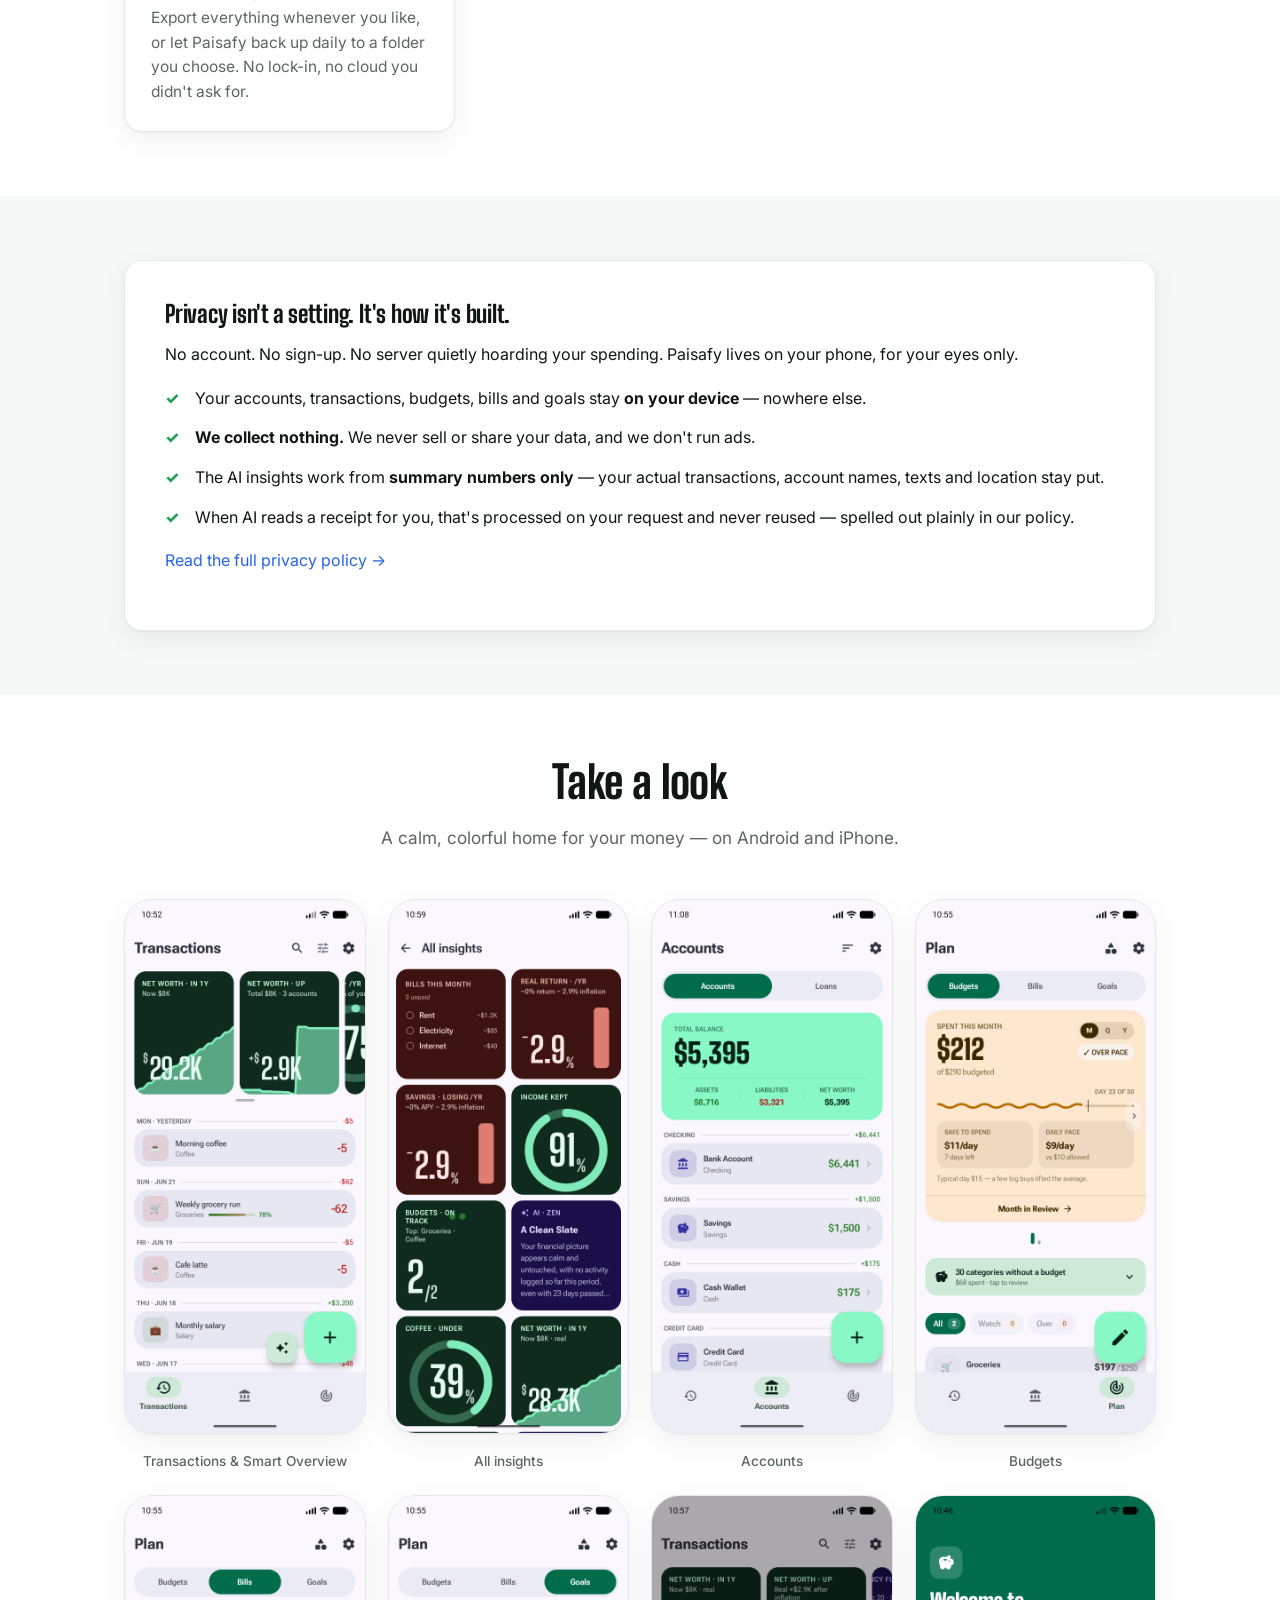
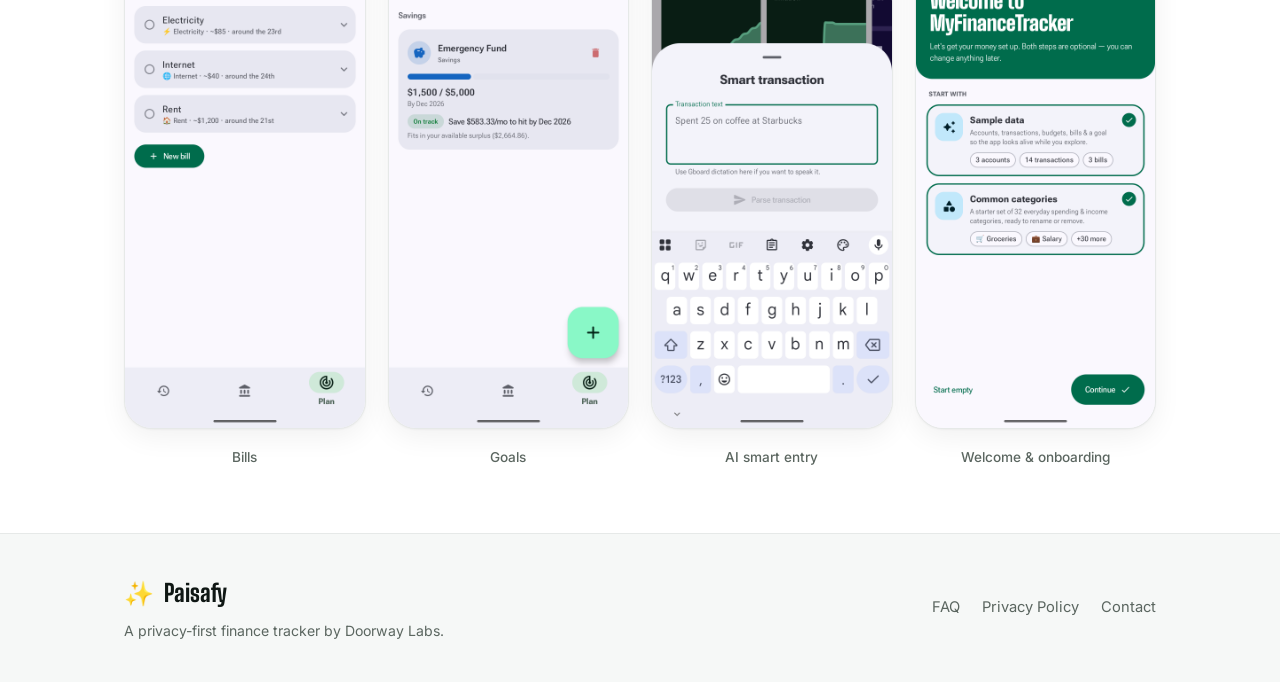
==== commit 1b274891: "Tighten hero/features: drop color legend, weak 'one form' card, hero privacy button; lead with AI Co" ====
--- a/index.html
+++ b/index.html
@@ -32,12 +32,6 @@
         all handled. And it all stays on your phone.</p>
       <div class="cta-row">
         <a class="btn btn-primary" href="#screens">See it in action</a>
-        <a class="btn btn-ghost" href="privacy.html">Why your data stays yours</a>
-      </div>
-      <div class="signal">
-        <span><i class="dot income"></i> Income is green</span>
-        <span><i class="dot expense"></i> Expense is red</span>
-        <span><i class="dot transfer"></i> Transfers are blue</span>
       </div>
     </div>
   </header>
@@ -50,9 +44,14 @@
       </div>
       <div class="features">
         <div class="card">
-          <span class="ico">🧾</span>
-          <h3>Logging that gets out of your way</h3>
-          <p>Expense, income or transfer — one quick tap. Split a purchase across accounts, and Paisafy remembers your usual picks so you barely have to type.</p>
+          <span class="ico">✨</span>
+          <h3>Let the AI do the typing</h3>
+          <p>Snap a receipt or forward a payment text and Paisafy fills in the transaction for you. And when you're offline, entry still just works.</p>
+        </div>
+        <div class="card">
+          <span class="ico">💡</span>
+          <h3>Insights that see ahead</h3>
+          <p>A quick scroll of where your money's going — and where it's headed if nothing changes. Tap the sparkle and an AI talks you through it.</p>
         </div>
         <div class="card">
           <span class="ico">📊</span>
@@ -70,19 +69,9 @@
           <p>Tell Paisafy about your recurring bills and it quietly tracks each payment, so you always know what's paid and what's coming up.</p>
         </div>
         <div class="card">
-          <span class="ico">✨</span>
-          <h3>Let the AI do the typing</h3>
-          <p>Snap a receipt or forward a payment text and Paisafy fills in the transaction for you. And when you're offline, entry still just works.</p>
-        </div>
-        <div class="card">
           <span class="ico">🌍</span>
           <h3>Money in any currency</h3>
           <p>Juggling currencies? Every account keeps its own, and your totals convert on their own. Travel and earn abroad without the mental math.</p>
-        </div>
-        <div class="card">
-          <span class="ico">💡</span>
-          <h3>Insights that see ahead</h3>
-          <p>A quick scroll of where your money's going — and where it's headed if nothing changes. Tap the sparkle and an AI talks you through it.</p>
         </div>
         <div class="card">
           <span class="ico">💾</span>
@@ -104,7 +93,7 @@
           <li>The AI insights work from <strong>summary numbers only</strong> — your actual transactions, account names, texts and location stay put.</li>
           <li>When AI reads a receipt for you, that's processed on your request and never reused — spelled out plainly in our policy.</li>
         </ul>
-        <p style="margin-top:22px"><a class="btn btn-primary" href="privacy.html">Read the privacy policy</a></p>
+        <p style="margin-top:18px"><a href="privacy.html">Read the full privacy policy →</a></p>
       </div>
     </div>
   </section>
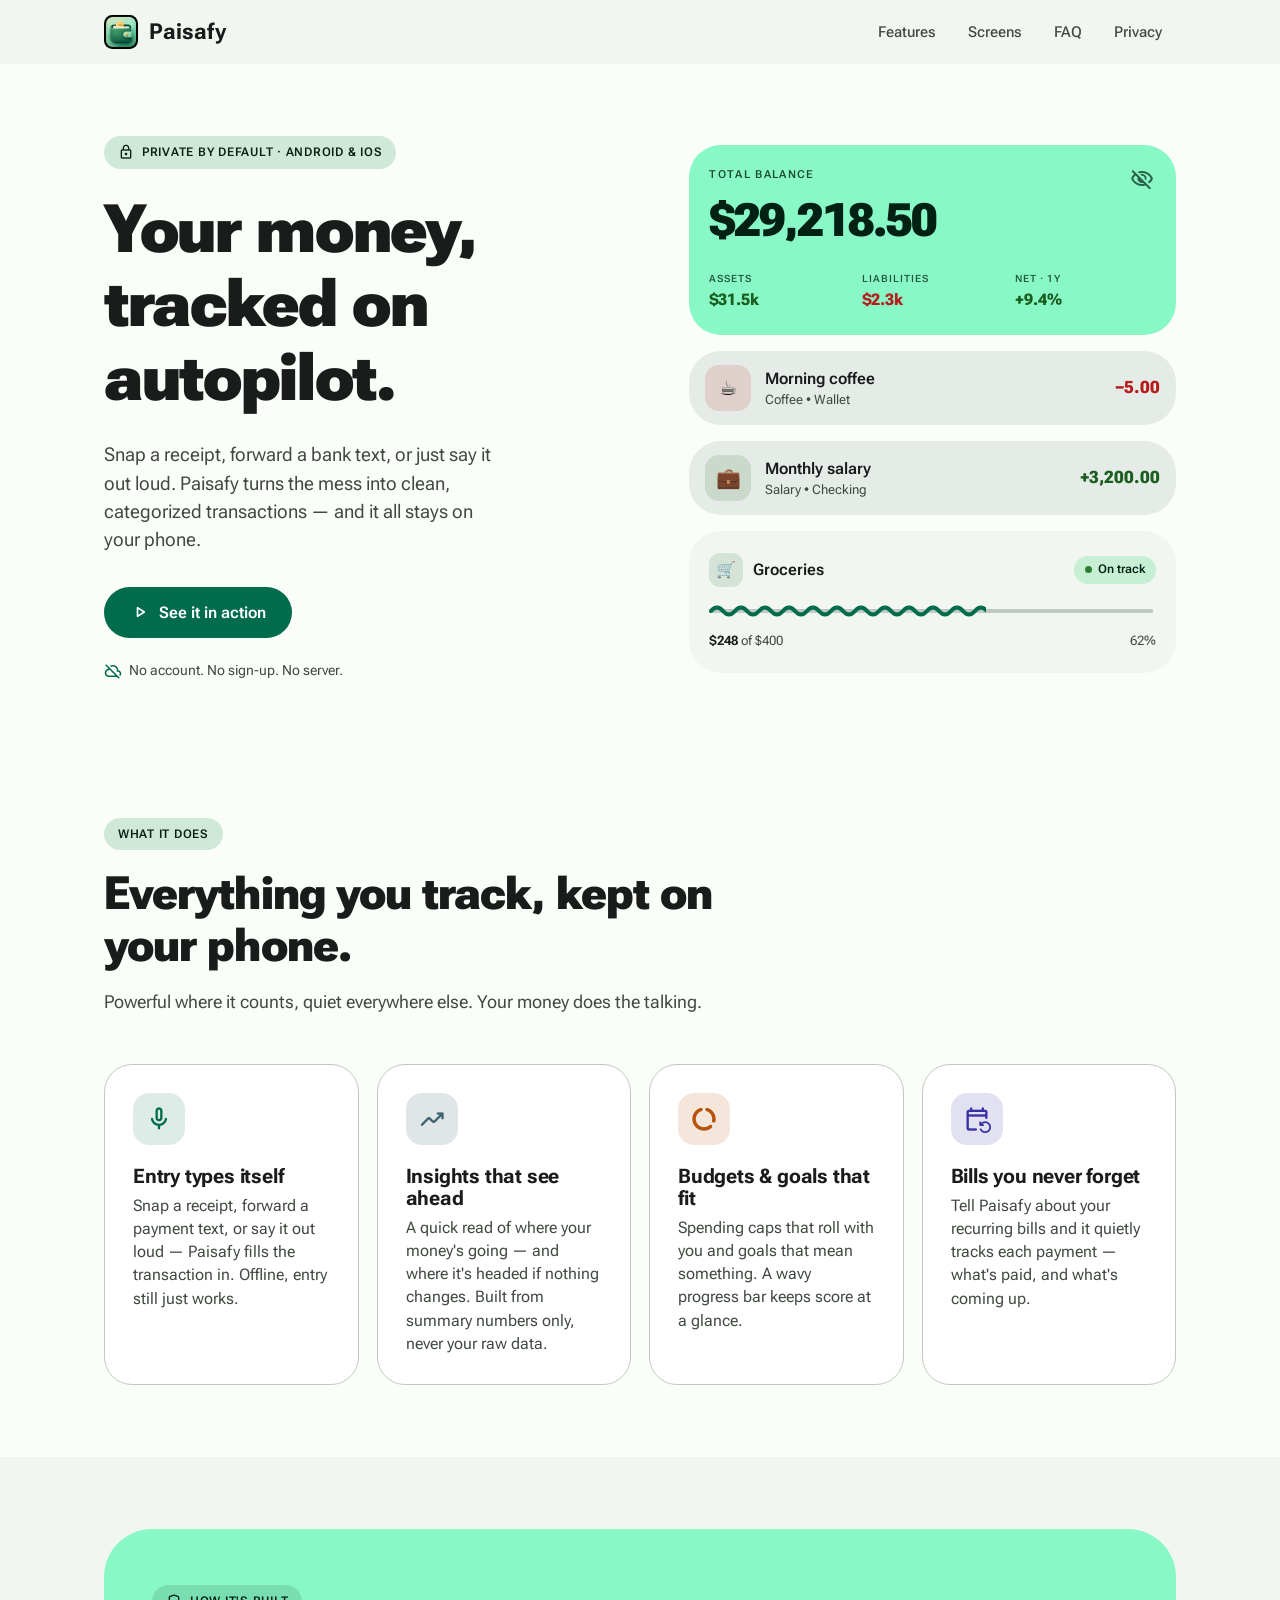
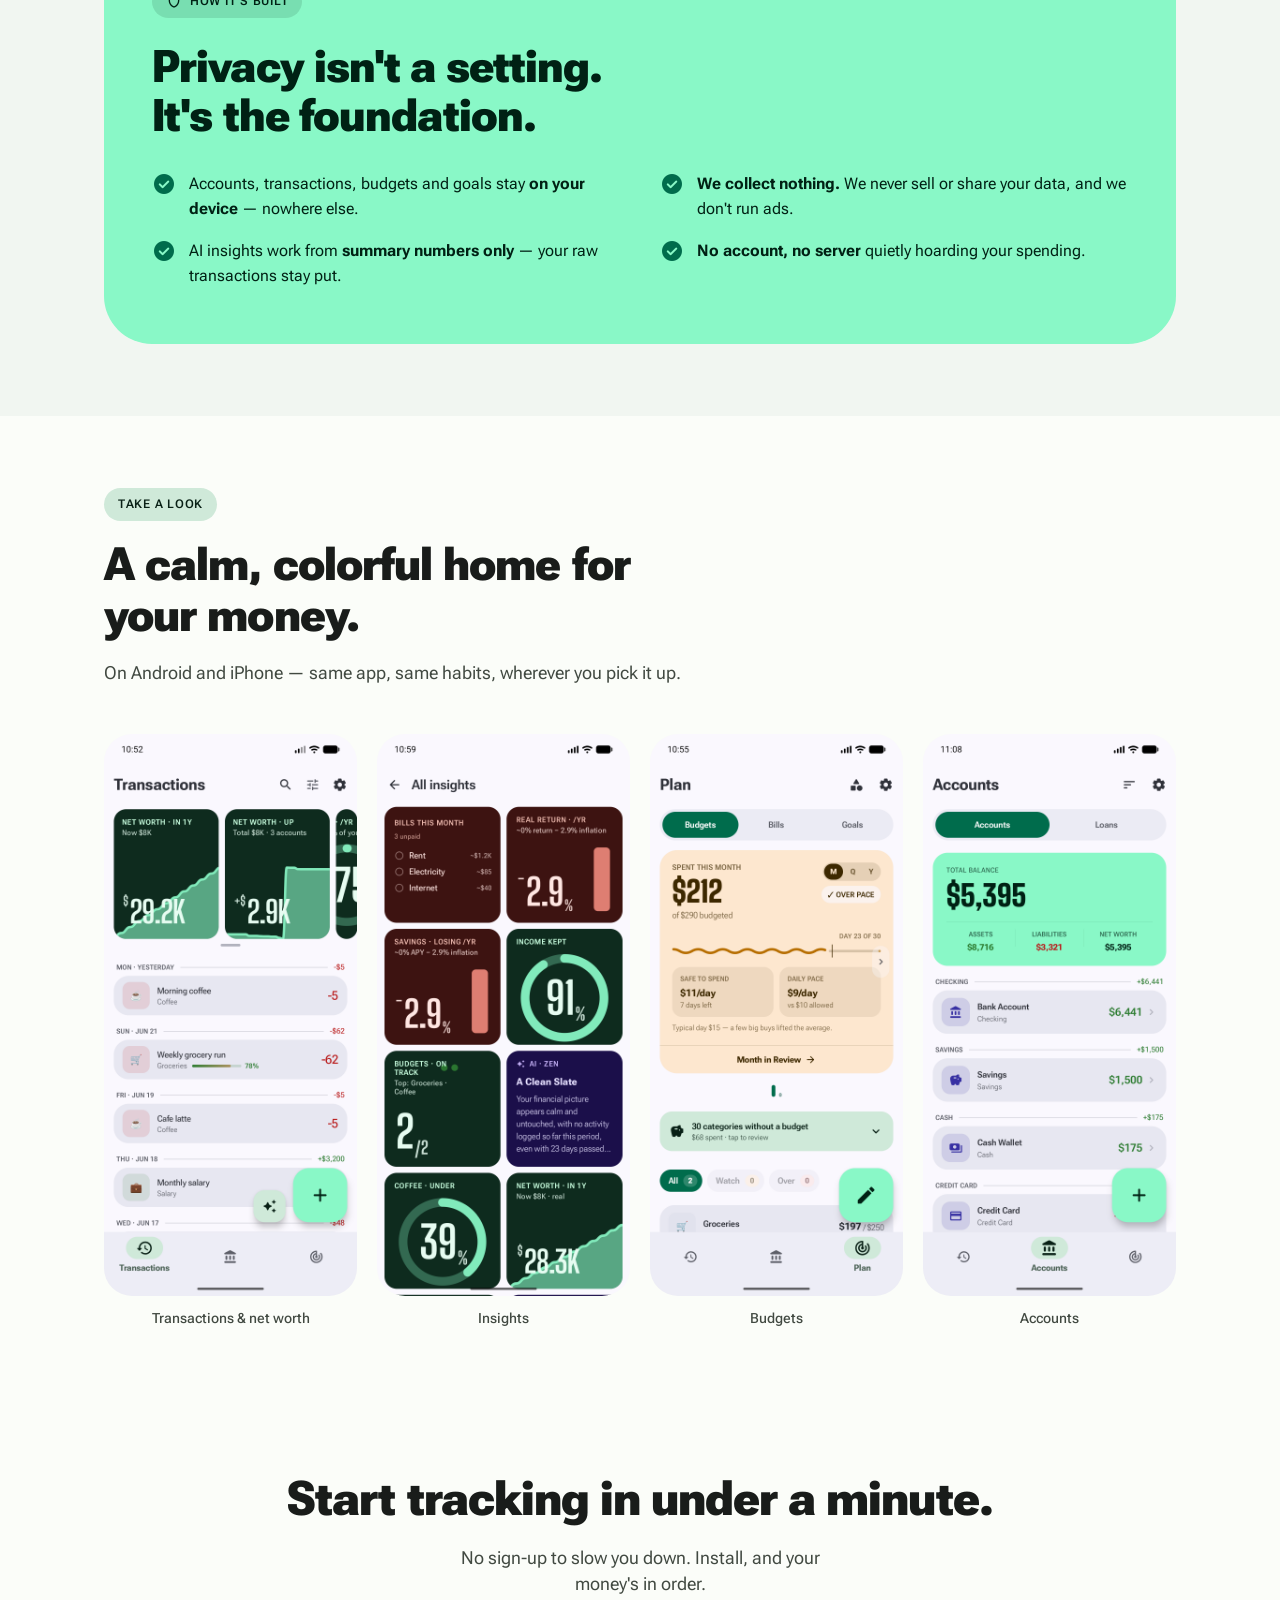
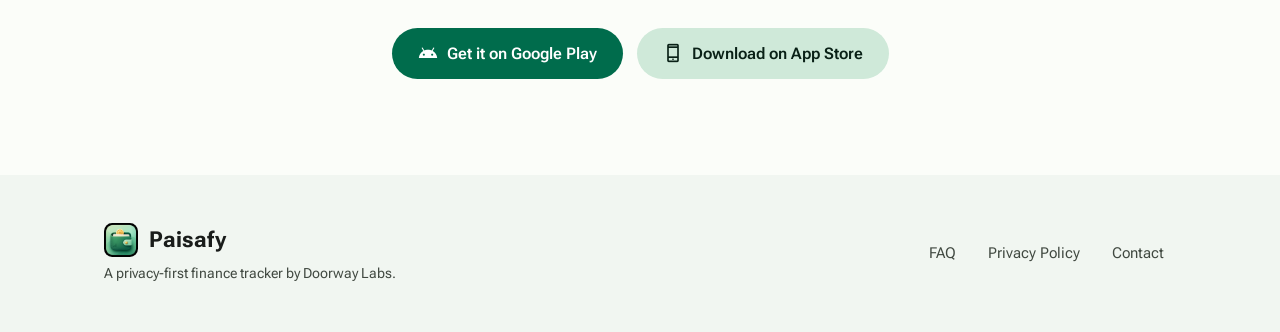
==== commit b2503f75: "Redesign site to match app's Material 3 Expressive system; add app icon" ====
--- a/index.html
+++ b/index.html
@@ -7,76 +7,108 @@
   <meta name="description" content="Paisafy is a privacy-first personal finance tracker for Android and iOS. Track expenses, budgets, bills and goals — your data stays on your phone." />
   <link rel="preconnect" href="https://fonts.googleapis.com" />
   <link rel="preconnect" href="https://fonts.gstatic.com" crossorigin />
-  <link href="https://fonts.googleapis.com/css2?family=Big+Shoulders+Display:wght@600;800&family=Inter:wght@400;500;600;700&display=swap" rel="stylesheet" />
+  <link href="https://fonts.googleapis.com/css2?family=Roboto+Flex:opsz,wght@8..144,400;8..144,500;8..144,600;8..144,700;8..144,800&display=swap" rel="stylesheet" />
+  <link rel="stylesheet" href="https://fonts.googleapis.com/css2?family=Material+Symbols+Rounded:opsz,wght,FILL,GRAD@24,400,0,0&family=Material+Symbols+Rounded:opsz,wght,FILL,GRAD@24,500,1,0" />
+  <link rel="icon" type="image/png" href="assets/favicon.png" />
+  <link rel="apple-touch-icon" href="assets/apple-touch-icon.png" />
+  <meta name="theme-color" content="#006C4C" media="(prefers-color-scheme: light)" />
+  <meta name="theme-color" content="#191C1A" media="(prefers-color-scheme: dark)" />
   <link rel="stylesheet" href="assets/styles.css" />
 </head>
 <body>
-  <nav class="nav">
+  <header class="bar">
     <div class="wrap">
-      <a class="brand" href="index.html"><span class="spark">✨</span> Paisafy</a>
-      <div class="nav-links">
+      <a class="brand" href="index.html"><img class="logo-tile" src="assets/logo.png" alt="" /> Paisafy</a>
+      <nav>
         <a href="#features">Features</a>
         <a href="#screens">Screens</a>
         <a href="faq.html">FAQ</a>
         <a href="privacy.html">Privacy</a>
-      </div>
-    </div>
-  </nav>
-
-  <header class="hero">
-    <div class="wrap">
-      <span class="eyebrow">✨ Privacy-first · Android &amp; iOS</span>
-      <h1>Your finance tracking, mostly on autopilot.</h1>
-      <p class="lead">Snap a receipt, forward a bank text, or let it read the notification —
-        Paisafy turns the mess into clean, categorized transactions. Budgets, bills and goals,
-        all handled. And it all stays on your phone.</p>
-      <div class="cta-row">
-        <a class="btn btn-primary" href="#screens">See it in action</a>
-      </div>
+      </nav>
     </div>
   </header>
 
+  <section class="hero">
+    <div class="wrap">
+      <div>
+        <span class="eyebrow"><span class="material-symbols-rounded">lock</span> Private by default · Android &amp; iOS</span>
+        <h1>Your money, tracked on autopilot.</h1>
+        <p class="lead">Snap a receipt, forward a bank text, or just say it out loud. Paisafy turns the mess into clean, categorized transactions — and it all stays on your phone.</p>
+        <div class="cta">
+          <a class="btn btn-filled" href="#screens"><span class="material-symbols-rounded">play_arrow</span> See it in action</a>
+        </div>
+        <div class="reassure"><span class="material-symbols-rounded">cloud_off</span> No account. No sign-up. No server.</div>
+      </div>
+
+      <!-- recreated app UI cluster -->
+      <div class="cluster">
+        <div class="card balance">
+          <span class="material-symbols-rounded eye">visibility_off</span>
+          <div class="lbl">TOTAL BALANCE</div>
+          <div class="big money">$29,218.50</div>
+          <div class="cols">
+            <div class="col"><div class="k">ASSETS</div><div class="v money pos">$31.5k</div></div>
+            <div class="col"><div class="k">LIABILITIES</div><div class="v money neg">$2.3k</div></div>
+            <div class="col"><div class="k">NET · 1Y</div><div class="v money pos">+9.4%</div></div>
+          </div>
+        </div>
+
+        <div class="card txn">
+          <span class="tile" style="background:color-mix(in srgb,var(--expense) 13%,transparent)">☕</span>
+          <div class="mid"><div class="ttl">Morning coffee</div><div class="meta">Coffee • Wallet</div></div>
+          <div class="amt money neg">−5.00</div>
+        </div>
+
+        <div class="card txn">
+          <span class="tile" style="background:color-mix(in srgb,var(--income) 13%,transparent)">💼</span>
+          <div class="mid"><div class="ttl">Monthly salary</div><div class="meta">Salary • Checking</div></div>
+          <div class="amt money pos">+3,200.00</div>
+        </div>
+
+        <div class="card budget">
+          <div class="top">
+            <div class="name"><span class="tile" style="background:color-mix(in srgb,var(--income) 13%,transparent)">🛒</span> Groceries</div>
+            <span class="chip ontrack"><span class="dot"></span> On track</span>
+          </div>
+          <div class="wavy">
+            <div class="track"><svg width="100%" height="24" preserveAspectRatio="none"><line x1="2" y1="12" x2="99%" y2="12"/></svg></div>
+            <div class="fill" style="width:62%">
+              <svg width="420" height="24" viewBox="0 0 420 24"><path d="M2 12 Q8 5 14 12 T26 12 T38 12 T50 12 T62 12 T74 12 T86 12 T98 12 T110 12 T122 12 T134 12 T146 12 T158 12 T170 12 T182 12 T194 12 T206 12 T218 12 T230 12 T242 12 T254 12 T266 12 T278 12 T290 12"/></svg>
+            </div>
+          </div>
+          <div class="figs"><span><b>$248</b> of $400</span><span>62%</span></div>
+        </div>
+      </div>
+    </div>
+  </section>
+
   <section id="features">
     <div class="wrap">
-      <div class="section-head">
-        <h2>Everything you track, nothing you leak</h2>
-        <p>Powerful where it counts, quiet everywhere else. Your money does the talking — your data stays yours.</p>
+      <div class="sec-head">
+        <span class="eyebrow">What it does</span>
+        <h2>Everything you track, kept on your phone.</h2>
+        <p>Powerful where it counts, quiet everywhere else. Your money does the talking.</p>
       </div>
       <div class="features">
-        <div class="card">
-          <span class="ico">✨</span>
-          <h3>Let the AI do the typing</h3>
-          <p>Snap a receipt or forward a payment text and Paisafy fills in the transaction for you. And when you're offline, entry still just works.</p>
+        <div class="feature">
+          <span class="ftile"><span class="material-symbols-rounded">mic</span></span>
+          <h3>Entry types itself</h3>
+          <p>Snap a receipt, forward a payment text, or say it out loud — Paisafy fills the transaction in. Offline, entry still just works.</p>
         </div>
-        <div class="card">
-          <span class="ico">💡</span>
+        <div class="feature">
+          <span class="ftile"><span class="material-symbols-rounded">trending_up</span></span>
           <h3>Insights that see ahead</h3>
-          <p>A quick scroll of where your money's going — and where it's headed if nothing changes. Tap the sparkle and an AI talks you through it.</p>
+          <p>A quick read of where your money's going — and where it's headed if nothing changes. Built from summary numbers only, never your raw data.</p>
         </div>
-        <div class="card">
-          <span class="ico">📊</span>
-          <h3>Budgets &amp; goals that fit your life</h3>
-          <p>Set spending limits that roll with you, and goals that actually mean something — save for a date, hit a number, or spend a little less. Paisafy keeps score.</p>
+        <div class="feature">
+          <span class="ftile"><span class="material-symbols-rounded">data_usage</span></span>
+          <h3>Budgets &amp; goals that fit</h3>
+          <p>Spending caps that roll with you and goals that mean something. A wavy progress bar keeps score at a glance.</p>
         </div>
-        <div class="card">
-          <span class="ico">🏦</span>
-          <h3>Every account, one clear picture</h3>
-          <p>Cash, cards, savings, investments, crypto, loans — all together. See your real net worth at a glance, in the currency you think in.</p>
-        </div>
-        <div class="card">
-          <span class="ico">🔁</span>
+        <div class="feature">
+          <span class="ftile"><span class="material-symbols-rounded">event_repeat</span></span>
           <h3>Bills you never forget</h3>
-          <p>Tell Paisafy about your recurring bills and it quietly tracks each payment, so you always know what's paid and what's coming up.</p>
-        </div>
-        <div class="card">
-          <span class="ico">🌍</span>
-          <h3>Money in any currency</h3>
-          <p>Juggling currencies? Every account keeps its own, and your totals convert on their own. Travel and earn abroad without the mental math.</p>
-        </div>
-        <div class="card">
-          <span class="ico">💾</span>
-          <h3>Your data, your call</h3>
-          <p>Export everything whenever you like, or let Paisafy back up daily to a folder you choose. No lock-in, no cloud you didn't ask for.</p>
+          <p>Tell Paisafy about your recurring bills and it quietly tracks each payment — what's paid, and what's coming up.</p>
         </div>
       </div>
     </div>
@@ -84,35 +116,42 @@
 
   <section class="alt" id="privacy-band">
     <div class="wrap">
-      <div class="privacy-band">
-        <h2>Privacy isn't a setting. It's how it's built.</h2>
-        <p>No account. No sign-up. No server quietly hoarding your spending. Paisafy lives on your phone, for your eyes only.</p>
+      <div class="privacy-card">
+        <span class="eyebrow"><span class="material-symbols-rounded">shield</span> How it's built</span>
+        <h2>Privacy isn't a setting. It's the foundation.</h2>
         <ul>
-          <li>Your accounts, transactions, budgets, bills and goals stay <strong>on your device</strong> — nowhere else.</li>
-          <li><strong>We collect nothing.</strong> We never sell or share your data, and we don't run ads.</li>
-          <li>The AI insights work from <strong>summary numbers only</strong> — your actual transactions, account names, texts and location stay put.</li>
-          <li>When AI reads a receipt for you, that's processed on your request and never reused — spelled out plainly in our policy.</li>
+          <li><span class="material-symbols-rounded">check_circle</span><span>Accounts, transactions, budgets and goals stay <strong>on your device</strong> — nowhere else.</span></li>
+          <li><span class="material-symbols-rounded">check_circle</span><span><strong>We collect nothing.</strong> We never sell or share your data, and we don't run ads.</span></li>
+          <li><span class="material-symbols-rounded">check_circle</span><span>AI insights work from <strong>summary numbers only</strong> — your raw transactions stay put.</span></li>
+          <li><span class="material-symbols-rounded">check_circle</span><span><strong>No account, no server</strong> quietly hoarding your spending.</span></li>
         </ul>
-        <p style="margin-top:18px"><a href="privacy.html">Read the full privacy policy →</a></p>
       </div>
     </div>
   </section>
 
   <section id="screens">
     <div class="wrap">
-      <div class="section-head">
-        <h2>Take a look</h2>
-        <p>A calm, colorful home for your money — on Android and iPhone.</p>
+      <div class="sec-head">
+        <span class="eyebrow">Take a look</span>
+        <h2>A calm, colorful home for your money.</h2>
+        <p>On Android and iPhone — same app, same habits, wherever you pick it up.</p>
       </div>
-      <div class="shots">
-        <div class="shot"><img src="assets/screenshots/01-transactions.png" alt="Transactions and Smart Overview" loading="lazy" /><span>Transactions &amp; Smart Overview</span></div>
-        <div class="shot"><img src="assets/screenshots/08-all-insights.png" alt="All insights grid" loading="lazy" /><span>All insights</span></div>
-        <div class="shot"><img src="assets/screenshots/02-accounts.png" alt="Accounts" loading="lazy" /><span>Accounts</span></div>
-        <div class="shot"><img src="assets/screenshots/03-budgets.png" alt="Budgets" loading="lazy" /><span>Budgets</span></div>
-        <div class="shot"><img src="assets/screenshots/12-bills.png" alt="Bills" loading="lazy" /><span>Bills</span></div>
-        <div class="shot"><img src="assets/screenshots/11-budgets-goals.png" alt="Goals" loading="lazy" /><span>Goals</span></div>
-        <div class="shot"><img src="assets/screenshots/07-ai-smart-transaction.png" alt="AI smart entry" loading="lazy" /><span>AI smart entry</span></div>
-        <div class="shot"><img src="assets/screenshots/00-welcome.png" alt="Welcome and onboarding" loading="lazy" /><span>Welcome &amp; onboarding</span></div>
+      <div class="screens">
+        <figure><img src="assets/screenshots/01-transactions.png" alt="Transactions and net worth" loading="lazy" /><figcaption>Transactions &amp; net worth</figcaption></figure>
+        <figure><img src="assets/screenshots/08-all-insights.png" alt="Insights" loading="lazy" /><figcaption>Insights</figcaption></figure>
+        <figure><img src="assets/screenshots/03-budgets.png" alt="Budgets" loading="lazy" /><figcaption>Budgets</figcaption></figure>
+        <figure><img src="assets/screenshots/02-accounts.png" alt="Accounts" loading="lazy" /><figcaption>Accounts</figcaption></figure>
+      </div>
+    </div>
+  </section>
+
+  <section class="closing">
+    <div class="wrap">
+      <h2>Start tracking in under a minute.</h2>
+      <p>No sign-up to slow you down. Install, and your money's in order.</p>
+      <div class="cta">
+        <a class="btn btn-filled" href="#"><span class="material-symbols-rounded">android</span> Get it on Google Play</a>
+        <a class="btn btn-tonal" href="#"><span class="material-symbols-rounded">phone_iphone</span> Download on App Store</a>
       </div>
     </div>
   </section>
@@ -120,8 +159,8 @@
   <footer>
     <div class="wrap">
       <div>
-        <a class="brand" href="index.html"><span class="spark">✨</span> Paisafy</a>
-        <p class="muted" style="margin:8px 0 0">A privacy-first finance tracker by Doorway Labs.</p>
+        <a class="brand" href="index.html"><img class="logo-tile" src="assets/logo.png" alt="" /> Paisafy</a>
+        <p class="muted">A privacy-first finance tracker by Doorway Labs.</p>
       </div>
       <div class="links">
         <a href="faq.html">FAQ</a>
--- a/assets/styles.css
+++ b/assets/styles.css
@@ -1,183 +1,232 @@
-/* Paisafy companion site — shared styles */
+/* Paisafy companion site — Material 3 Expressive
+   Mirrors the app's design system: emerald primary, mint container,
+   tonal surfaces (no shadows), large rounded shapes, Roboto Flex,
+   tabular money figures, Material Symbols Rounded chrome icons. */
 
 :root {
-  --green: #16a34a;
-  --green-soft: #dcfce7;
-  --red: #dc2626;
-  --blue: #2563eb;
-  --blue-soft: #dbeafe;
-
-  --bg: #ffffff;
-  --bg-alt: #f6f8f7;
-  --surface: #ffffff;
-  --border: #e6e9e8;
-  --text: #0f1714;
-  --text-soft: #5b6660;
-  --shadow: 0 1px 2px rgba(15, 23, 20, 0.04), 0 8px 28px rgba(15, 23, 20, 0.06);
-  --radius: 18px;
-  --max: 1080px;
+  --primary:#006C4C; --on-primary:#FFFFFF;
+  --primary-container:#89F8C7; --on-primary-container:#002114;
+  --secondary:#4D6357; --secondary-container:#CFE9D9; --on-secondary-container:#092016;
+  --tertiary:#3D6373; --tertiary-container:#C1E8FB; --on-tertiary-container:#001F29;
+  --error:#BA1A1A;
+  --bg:#FBFDF9; --on-bg:#191C1A; --on-surface-var:#414941;
+  --sc-lowest:#FFFFFF; --sc-low:#F1F6F1; --sc:#EBF1EC; --sc-high:#E5EBE6; --sc-highest:#DFE4E0;
+  --outline:#707972; --outline-variant:#C0C9C1;
+
+  /* money signal */
+  --income:#1B5E20; --expense:#B71C1C; --transfer:#3D6373;
+
+  /* budget status */
+  --ontrack:#C7EFD4; --ontrack-acc:#2E7D32; --ontrack-on:#002114;
+  --watch:#FDE7CF; --watch-acc:#B76E00; --watch-on:#3D2800;
+  --over:#FADAD7; --over-acc:#B71C1C; --over-on:#410002;
+
+  /* account avatar palette */
+  --indigo:#3730A3; --teal:#0F766E; --rose:#9F1239; --amber:#B45309;
+
+  --max:1120px;
 }
 
 @media (prefers-color-scheme: dark) {
   :root {
-    --green: #34d27f;
-    --green-soft: #10301f;
-    --red: #f87171;
-    --blue: #6ea8fe;
-    --blue-soft: #122441;
-    --bg: #0b0f0d;
-    --bg-alt: #0f1512;
-    --surface: #141a17;
-    --border: #1f2823;
-    --text: #eef2f0;
-    --text-soft: #9aa6a0;
-    --shadow: 0 1px 2px rgba(0, 0, 0, 0.3), 0 10px 30px rgba(0, 0, 0, 0.35);
+    --primary:#6CDBAC; --on-primary:#003825;
+    --primary-container:#005138; --on-primary-container:#89F8C7;
+    --secondary:#B4CCBE; --secondary-container:#354B40; --on-secondary-container:#CFE9D9;
+    --tertiary:#A5CCE0; --tertiary-container:#244C5A; --on-tertiary-container:#C1E8FB;
+    --error:#FFB4AB;
+    --bg:#191C1A; --on-bg:#E1E3DF; --on-surface-var:#C0C9C1;
+    --sc-lowest:#0F1210; --sc-low:#1C201D; --sc:#202522; --sc-high:#2B302D; --sc-highest:#363A38;
+    --outline:#8A938C; --outline-variant:#404943;
+    --income:#6CDBAC; --expense:#FFB4AB; --transfer:#A5CCE0;
+    --ontrack:#1F3A2A; --ontrack-acc:#6CDBAC; --ontrack-on:#B7E4C6;
+    --watch:#3D2C1A; --watch-acc:#E9B97A; --watch-on:#FFDEB0;
+    --over:#4A1517; --over-acc:#FFB4AB; --over-on:#FFD9D5;
   }
 }
 
 * { box-sizing: border-box; }
-
 html { scroll-behavior: smooth; }
-
 body {
-  margin: 0;
-  font-family: "Inter", system-ui, -apple-system, "Segoe UI", Roboto, sans-serif;
-  color: var(--text);
-  background: var(--bg);
-  line-height: 1.6;
-  -webkit-font-smoothing: antialiased;
-}
-
-h1, h2, h3 {
-  font-family: "Big Shoulders Display", "Inter", system-ui, sans-serif;
-  font-weight: 800;
-  line-height: 1.05;
-  letter-spacing: -0.01em;
-  margin: 0 0 0.4em;
-}
-
-a { color: var(--blue); text-decoration: none; }
-a:hover { text-decoration: underline; }
-
-.wrap { max-width: var(--max); margin: 0 auto; padding: 0 24px; }
-
-/* ---- nav ---- */
-.nav {
-  position: sticky; top: 0; z-index: 20;
-  background: color-mix(in srgb, var(--bg) 88%, transparent);
-  backdrop-filter: saturate(160%) blur(12px);
-  border-bottom: 1px solid var(--border);
-}
-.nav .wrap {
-  display: flex; align-items: center; justify-content: space-between;
-  height: 64px;
-}
-.brand { display: flex; align-items: center; gap: 10px; font-weight: 800;
-  font-family: "Big Shoulders Display", sans-serif; font-size: 1.5rem; color: var(--text); }
-.brand:hover { text-decoration: none; }
-.brand .spark { color: var(--green); }
-.nav-links { display: flex; gap: 22px; align-items: center; }
-.nav-links a { color: var(--text-soft); font-weight: 500; font-size: 0.95rem; }
-.nav-links a:hover { color: var(--text); text-decoration: none; }
-
-/* ---- hero ---- */
-.hero { padding: 84px 0 56px; background:
-  radial-gradient(1200px 400px at 50% -120px, var(--green-soft), transparent 70%); }
-.hero .wrap { text-align: center; }
-.eyebrow {
-  display: inline-flex; align-items: center; gap: 8px;
-  font-size: 0.8rem; font-weight: 600; letter-spacing: 0.04em; text-transform: uppercase;
-  color: var(--green); background: var(--green-soft);
-  padding: 6px 14px; border-radius: 999px; margin-bottom: 22px;
-}
-.hero h1 { font-size: clamp(2.8rem, 7vw, 5rem); }
-.hero p.lead {
-  font-size: clamp(1.05rem, 2.4vw, 1.3rem); color: var(--text-soft);
-  max-width: 620px; margin: 0 auto 32px;
-}
-.cta-row { display: flex; gap: 14px; justify-content: center; flex-wrap: wrap; }
-.btn {
-  display: inline-flex; align-items: center; gap: 8px;
-  padding: 13px 24px; border-radius: 999px; font-weight: 600; font-size: 1rem;
-  border: 1px solid transparent;
-}
-.btn-primary { background: var(--green); color: #fff; }
-.btn-primary:hover { background: color-mix(in srgb, var(--green) 88%, #000); text-decoration: none; }
-.btn-ghost { background: transparent; color: var(--text); border-color: var(--border); }
-.btn-ghost:hover { background: var(--bg-alt); text-decoration: none; }
-
-/* signal legend */
-.signal { display: flex; gap: 18px; justify-content: center; flex-wrap: wrap;
-  margin-top: 36px; font-size: 0.9rem; color: var(--text-soft); }
-.signal span { display: inline-flex; align-items: center; gap: 7px; }
-.dot { width: 10px; height: 10px; border-radius: 50%; display: inline-block; }
-.dot.income { background: var(--green); }
-.dot.expense { background: var(--red); }
-.dot.transfer { background: var(--blue); }
-
-/* ---- sections ---- */
-section { padding: 64px 0; }
-.section-head { text-align: center; max-width: 640px; margin: 0 auto 48px; }
-.section-head h2 { font-size: clamp(2rem, 4vw, 2.8rem); }
-.section-head p { color: var(--text-soft); font-size: 1.08rem; margin: 0; }
-.alt { background: var(--bg-alt); }
+  margin:0; background:var(--bg); color:var(--on-bg);
+  font-family:"Roboto Flex", system-ui, -apple-system, "Segoe UI", Roboto, sans-serif;
+  line-height:1.5; font-variant-numeric:tabular-nums; -webkit-font-smoothing:antialiased;
+}
+
+.material-symbols-rounded {
+  font-family:"Material Symbols Rounded"; font-weight:normal; font-style:normal;
+  line-height:1; letter-spacing:normal; text-transform:none; display:inline-block;
+  white-space:nowrap; direction:ltr; -webkit-font-feature-settings:'liga';
+  -webkit-font-smoothing:antialiased;
+  font-variation-settings:'opsz' 24,'wght' 400,'FILL' 0,'GRAD' 0;
+}
+
+h1,h2,h3 { margin:0 0 0.4em; font-weight:700; letter-spacing:-0.01em; line-height:1.1; }
+a { color:var(--primary); text-decoration:none; }
+a:hover { text-decoration:underline; }
+
+.wrap { max-width:var(--max); margin:0 auto; padding:0 24px; }
+.money { font-weight:800; font-variant-numeric:tabular-nums; }
+.pos { color:var(--income); } .neg { color:var(--expense); } .xfer { color:var(--transfer); }
+
+/* ---------- top app bar ---------- */
+.bar { position:sticky; top:0; z-index:30; background:var(--sc-low); }
+.bar .wrap { display:flex; align-items:center; justify-content:space-between; height:64px; gap:16px; }
+.brand { display:flex; align-items:center; gap:11px; font-weight:700; font-size:1.4rem; color:var(--on-bg); }
+.brand:hover { text-decoration:none; }
+.logo-tile { width:34px; height:34px; border-radius:24%; object-fit:cover; display:block; flex:none; }
+.bar nav { display:flex; align-items:center; gap:4px; flex-wrap:wrap; justify-content:flex-end; }
+.bar nav a { color:var(--on-surface-var); font-weight:500; font-size:.95rem; padding:8px 14px; border-radius:999px; }
+.bar nav a:hover { color:var(--on-bg); background:var(--sc-high); text-decoration:none; }
+.bar nav a.active { color:var(--on-bg); }
+
+/* ---------- buttons ---------- */
+.btn { display:inline-flex; align-items:center; gap:9px; font-family:inherit; font-weight:600;
+  font-size:.98rem; padding:14px 26px; border-radius:999px; border:none; cursor:pointer; }
+.btn .material-symbols-rounded { font-size:20px; }
+.btn-filled { background:var(--primary); color:var(--on-primary); }
+.btn-filled:hover { text-decoration:none; filter:brightness(1.06); }
+.btn-tonal { background:var(--secondary-container); color:var(--on-secondary-container); }
+.btn-tonal:hover { text-decoration:none; filter:brightness(.98); }
+
+/* ---------- hero ---------- */
+.hero { padding:72px 0 64px; }
+.hero .wrap { display:grid; grid-template-columns:1fr 0.92fr; gap:56px; align-items:center; }
+.eyebrow { display:inline-flex; align-items:center; gap:8px; background:var(--secondary-container);
+  color:var(--on-secondary-container); font-size:.78rem; font-weight:600; letter-spacing:.06em;
+  text-transform:uppercase; padding:7px 14px; border-radius:999px; margin-bottom:24px; }
+.eyebrow .material-symbols-rounded { font-size:16px; }
+.hero h1 { font-size:clamp(2.6rem,6vw,4.2rem); font-weight:800; letter-spacing:-0.02em; }
+.hero p.lead { font-size:1.18rem; color:var(--on-surface-var); max-width:40ch; margin:22px 0 32px; }
+.cta { display:flex; gap:14px; flex-wrap:wrap; align-items:center; }
+.reassure { display:flex; align-items:center; gap:7px; color:var(--on-surface-var); font-size:.9rem; margin-top:22px; }
+.reassure .material-symbols-rounded { font-size:18px; color:var(--primary); }
+
+/* ---------- recreated app cluster ---------- */
+.cluster { position:relative; display:flex; flex-direction:column; gap:16px; }
+.card { background:var(--sc-low); border-radius:32px; padding:22px 20px; }
+.balance { background:var(--primary-container); color:var(--on-primary-container); position:relative; }
+.balance .lbl { font-size:.7rem; font-weight:600; letter-spacing:.12em; opacity:.8; }
+.balance .big { font-size:2.9rem; font-weight:800; letter-spacing:-0.02em; margin:2px 0 16px; }
+.balance .cols { display:flex; gap:12px; }
+.balance .col { flex:1; }
+.balance .col .k { font-size:.62rem; font-weight:600; letter-spacing:.1em; opacity:.75; }
+.balance .col .v { font-weight:800; font-size:1.02rem; margin-top:2px; }
+.balance .eye { position:absolute; top:22px; right:22px; color:var(--on-primary-container); opacity:.7; }
+
+.txn { background:var(--sc-high); display:flex; align-items:center; gap:14px; padding:14px 16px; }
+.tile { width:46px; height:46px; border-radius:14px; display:grid; place-items:center; font-size:20px; flex:none; }
+.txn .mid { flex:1; min-width:0; }
+.txn .ttl { font-weight:600; font-size:.98rem; }
+.txn .meta { font-size:.8rem; color:var(--on-surface-var); }
+.txn .amt { font-size:1.05rem; }
+
+.budget { background:var(--sc-low); }
+.budget .top { display:flex; align-items:center; justify-content:space-between; margin-bottom:12px; }
+.budget .name { display:flex; align-items:center; gap:10px; font-weight:600; }
+.budget .name .tile { width:34px; height:34px; border-radius:11px; font-size:16px; }
+.chip { display:inline-flex; align-items:center; gap:6px; font-size:.74rem; font-weight:600;
+  padding:5px 11px; border-radius:999px; }
+.chip .dot { width:7px; height:7px; border-radius:50%; }
+.chip.ontrack { background:var(--ontrack); color:var(--ontrack-on); }
+.chip.ontrack .dot { background:var(--ontrack-acc); }
+.chip.watch { background:var(--watch); color:var(--watch-on); }
+.chip.watch .dot { background:var(--watch-acc); }
+.budget .figs { display:flex; justify-content:space-between; font-size:.82rem; color:var(--on-surface-var); margin-top:8px; }
+.budget .figs b { color:var(--on-bg); font-weight:700; }
+
+/* wavy (M3 Expressive squiggle) progress */
+.wavy { position:relative; height:24px; }
+.wavy .track { position:absolute; inset:0; display:flex; align-items:center; }
+.wavy .track line { stroke:var(--outline-variant); stroke-width:4; stroke-linecap:round; }
+.wavy .fill { position:absolute; inset:0; overflow:hidden; }
+.wavy .fill svg { display:block; }
+.wavy .fill path { fill:none; stroke:var(--primary); stroke-width:4; stroke-linecap:round; }
+.wavy.over .fill path { stroke:var(--over-acc); }
+
+/* ---------- sections ---------- */
+section { padding:72px 0; }
+.sec-head { max-width:620px; margin-bottom:48px; }
+.sec-head .eyebrow { margin-bottom:18px; }
+.sec-head h2 { font-size:clamp(2rem,4vw,2.9rem); font-weight:800; letter-spacing:-0.02em; }
+.sec-head p { color:var(--on-surface-var); font-size:1.1rem; margin:14px 0 0; }
+.alt { background:var(--sc-low); }
 
 /* feature grid */
-.features { display: grid; grid-template-columns: repeat(auto-fit, minmax(260px, 1fr)); gap: 20px; }
-.card {
-  background: var(--surface); border: 1px solid var(--border);
-  border-radius: var(--radius); padding: 26px; box-shadow: var(--shadow);
-}
-.card .ico { font-size: 1.8rem; margin-bottom: 12px; display: block; }
-.card h3 { font-size: 1.25rem; margin-bottom: 6px; font-family: "Inter", sans-serif; font-weight: 700; letter-spacing: 0; }
-.card p { margin: 0; color: var(--text-soft); font-size: 0.97rem; }
-
-/* screenshot gallery */
-.shots { display: grid; grid-template-columns: repeat(auto-fill, minmax(200px, 1fr)); gap: 22px; }
-.shot { text-align: center; }
-.shot img {
-  width: 100%; border-radius: 28px; border: 1px solid var(--border);
-  box-shadow: var(--shadow); background: var(--surface);
-}
-.shot span { display: block; margin-top: 10px; font-size: 0.85rem; color: var(--text-soft); font-weight: 500; }
-
-/* privacy highlight band */
-.privacy-band { background: var(--surface); border: 1px solid var(--border);
-  border-radius: var(--radius); padding: 40px; box-shadow: var(--shadow); }
-.privacy-band ul { margin: 18px 0 0; padding-left: 0; list-style: none;
-  display: grid; gap: 14px; }
-.privacy-band li { position: relative; padding-left: 30px; }
-.privacy-band li::before { content: "✓"; color: var(--green); font-weight: 800;
-  position: absolute; left: 0; top: 0; }
-
-/* ---- doc pages (privacy / faq) ---- */
-.doc { padding: 56px 0 80px; }
-.doc .wrap { max-width: 800px; }
-.doc h1 { font-size: clamp(2.4rem, 5vw, 3.4rem); margin-bottom: 4px; }
-.doc .updated { color: var(--text-soft); font-size: 0.95rem; margin: 0 0 28px; }
-.doc h2 { font-size: 1.5rem; margin-top: 44px; padding-top: 8px; font-family: "Inter", sans-serif; font-weight: 700; letter-spacing: 0; }
-.doc h3 { font-size: 1.15rem; margin-top: 28px; font-family: "Inter", sans-serif; font-weight: 700; letter-spacing: 0; }
-.doc p, .doc li { color: var(--text); }
-.doc hr { border: none; border-top: 1px solid var(--border); margin: 40px 0; }
-.doc .lead-note { background: var(--green-soft); border-radius: var(--radius);
-  padding: 18px 22px; color: var(--text); font-size: 1.02rem; }
-.doc table { width: 100%; border-collapse: collapse; margin: 18px 0; font-size: 0.95rem; }
-.doc th, .doc td { text-align: left; padding: 10px 12px; border-bottom: 1px solid var(--border); vertical-align: top; }
-
-/* faq */
-.faq-item { border: 1px solid var(--border); border-radius: var(--radius);
-  background: var(--surface); margin-bottom: 14px; overflow: hidden; }
-.faq-item summary { cursor: pointer; padding: 20px 24px; font-weight: 600; font-size: 1.08rem;
-  list-style: none; display: flex; justify-content: space-between; align-items: center; gap: 16px; }
-.faq-item summary::-webkit-details-marker { display: none; }
-.faq-item summary::after { content: "+"; color: var(--green); font-size: 1.5rem; font-weight: 700; flex: none; }
-.faq-item[open] summary::after { content: "–"; }
-.faq-item .body { padding: 0 24px 22px; color: var(--text-soft); }
-.faq-item .body p { margin: 0 0 10px; }
-
-/* ---- footer ---- */
-footer { border-top: 1px solid var(--border); padding: 40px 0; background: var(--bg-alt); }
-footer .wrap { display: flex; flex-wrap: wrap; gap: 16px; justify-content: space-between; align-items: center; }
-footer .links { display: flex; gap: 22px; flex-wrap: wrap; }
-footer a { color: var(--text-soft); font-size: 0.92rem; }
-footer .muted { color: var(--text-soft); font-size: 0.88rem; }
+.features { display:grid; grid-template-columns:repeat(auto-fit,minmax(240px,1fr)); gap:18px; }
+.feature { background:var(--sc-lowest); border-radius:28px; padding:28px; border:1px solid var(--outline-variant); }
+.alt .feature { background:var(--bg); }
+.feature .ftile { width:52px; height:52px; border-radius:16px; display:grid; place-items:center; margin-bottom:20px;
+  background:color-mix(in srgb,var(--primary) 13%,transparent); color:var(--primary); }
+.feature .ftile .material-symbols-rounded { font-size:28px; }
+.feature:nth-child(2) .ftile { background:color-mix(in srgb,var(--tertiary) 16%,transparent); color:var(--tertiary); }
+.feature:nth-child(3) .ftile { background:color-mix(in srgb,var(--amber) 14%,transparent); color:var(--amber); }
+.feature:nth-child(4) .ftile { background:color-mix(in srgb,var(--indigo) 14%,transparent); color:var(--indigo); }
+.feature h3 { font-size:1.25rem; margin-bottom:8px; }
+.feature p { margin:0; color:var(--on-surface-var); font-size:.97rem; }
+
+/* privacy band */
+.privacy-card { background:var(--primary-container); color:var(--on-primary-container);
+  border-radius:48px; padding:56px 48px; }
+.privacy-card .eyebrow { background:color-mix(in srgb,var(--on-primary-container) 12%,transparent);
+  color:var(--on-primary-container); }
+.privacy-card h2 { font-size:clamp(2rem,4vw,2.8rem); font-weight:800; max-width:18ch; letter-spacing:-0.02em; }
+.privacy-card ul { list-style:none; margin:32px 0 0; padding:0;
+  display:grid; grid-template-columns:1fr 1fr; gap:18px 40px; }
+.privacy-card li { display:flex; gap:13px; font-size:1.02rem; }
+.privacy-card li .material-symbols-rounded { flex:none; font-size:24px; color:var(--primary);
+  font-variation-settings:'FILL' 1; }
+@media (prefers-color-scheme: dark) { .privacy-card li .material-symbols-rounded { color:#89F8C7; } }
+
+/* screens */
+.screens { display:grid; grid-template-columns:repeat(auto-fit,minmax(200px,1fr)); gap:20px; }
+.screens figure { margin:0; }
+.screens img { width:100%; display:block; border-radius:28px; background:var(--sc-high); }
+.screens figcaption { margin-top:12px; font-size:.86rem; color:var(--on-surface-var); font-weight:500; text-align:center; }
+
+/* closing CTA */
+.closing { text-align:center; }
+.closing h2 { font-size:clamp(2rem,4.5vw,3rem); font-weight:800; letter-spacing:-0.02em; }
+.closing p { color:var(--on-surface-var); font-size:1.1rem; margin:14px auto 30px; max-width:42ch; }
+.closing .cta { justify-content:center; }
+
+/* ---------- doc pages (privacy / faq) ---------- */
+.doc { padding:56px 0 80px; }
+.doc .wrap { max-width:820px; }
+.doc h1 { font-size:clamp(2.4rem,5vw,3.4rem); font-weight:800; letter-spacing:-0.02em; margin-bottom:6px; }
+.doc .updated { color:var(--on-surface-var); font-size:.95rem; margin:0 0 28px; }
+.doc h2 { font-size:1.5rem; font-weight:700; margin-top:44px; }
+.doc h3 { font-size:1.18rem; font-weight:700; margin-top:28px; }
+.doc p, .doc li { color:var(--on-bg); }
+.doc a { font-weight:500; }
+.doc hr { border:none; border-top:1px solid var(--outline-variant); margin:40px 0; }
+.doc .lead-note { background:var(--primary-container); color:var(--on-primary-container);
+  border-radius:20px; padding:18px 22px; font-size:1.02rem; }
+.doc code { background:var(--sc-high); border-radius:6px; padding:1px 6px; font-size:.92em; }
+.doc table { width:100%; border-collapse:collapse; margin:18px 0; font-size:.95rem; }
+.doc th, .doc td { text-align:left; padding:10px 12px; border-bottom:1px solid var(--outline-variant); vertical-align:top; }
+
+/* faq accordions */
+.faq-item { border:1px solid var(--outline-variant); border-radius:20px;
+  background:var(--sc-lowest); margin-bottom:14px; overflow:hidden; }
+.faq-item summary { cursor:pointer; padding:20px 24px; font-weight:600; font-size:1.08rem;
+  list-style:none; display:flex; justify-content:space-between; align-items:center; gap:16px; }
+.faq-item summary::-webkit-details-marker { display:none; }
+.faq-item summary::after { content:"expand_more"; font-family:"Material Symbols Rounded";
+  color:var(--primary); font-size:1.5rem; flex:none; transition:transform .2s ease; }
+.faq-item[open] summary::after { transform:rotate(180deg); }
+.faq-item .body { padding:0 24px 22px; color:var(--on-surface-var); }
+.faq-item .body p { margin:0 0 10px; }
+
+/* ---------- footer ---------- */
+footer { background:var(--sc-low); padding:48px 0; margin-top:24px; }
+footer .wrap { display:flex; flex-wrap:wrap; gap:18px; justify-content:space-between; align-items:center; }
+footer .links { display:flex; gap:8px; flex-wrap:wrap; }
+footer .links a { color:var(--on-surface-var); font-size:.92rem; padding:8px 12px; border-radius:999px; }
+footer .links a:hover { background:var(--sc-high); color:var(--on-bg); text-decoration:none; }
+footer .muted { color:var(--on-surface-var); font-size:.86rem; margin:6px 0 0; }
+
+@media (max-width:860px) {
+  .hero .wrap { grid-template-columns:1fr; gap:40px; }
+  .privacy-card { padding:40px 28px; border-radius:36px; }
+  .privacy-card ul { grid-template-columns:1fr; }
+}
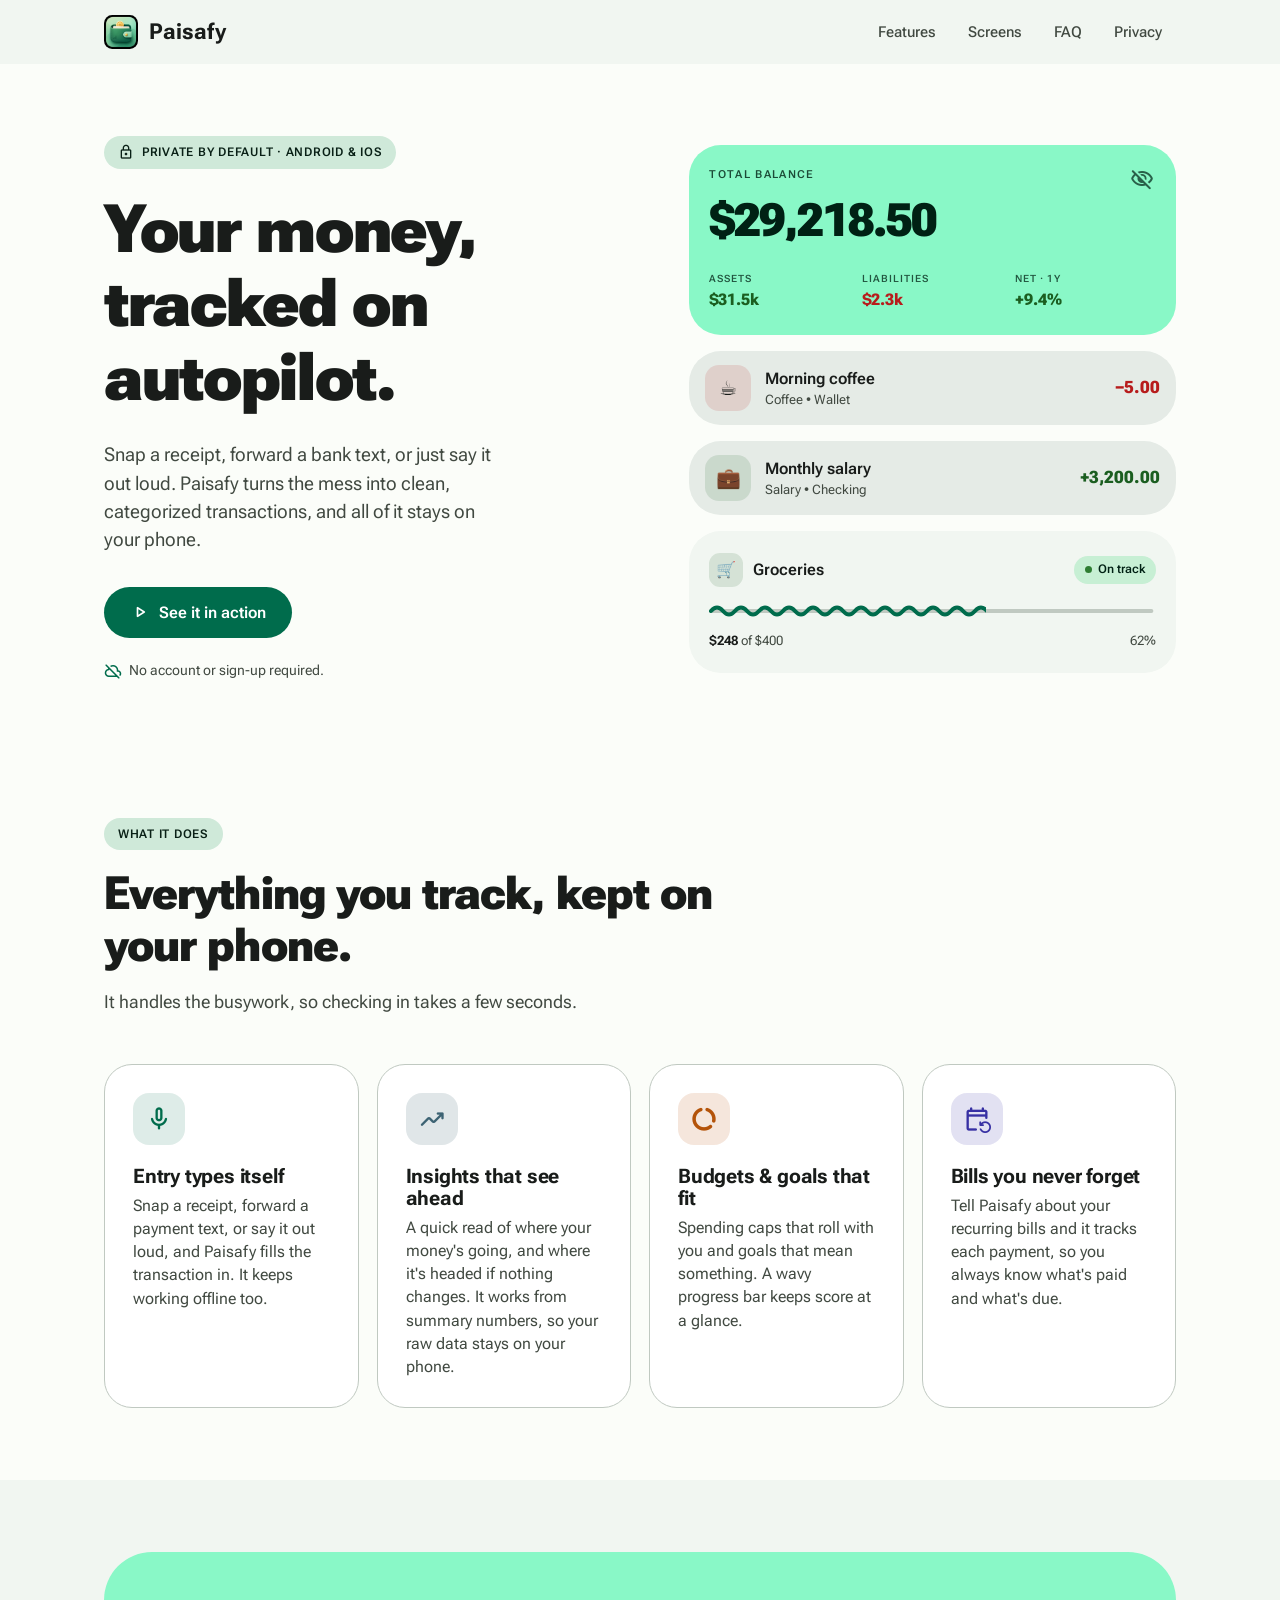
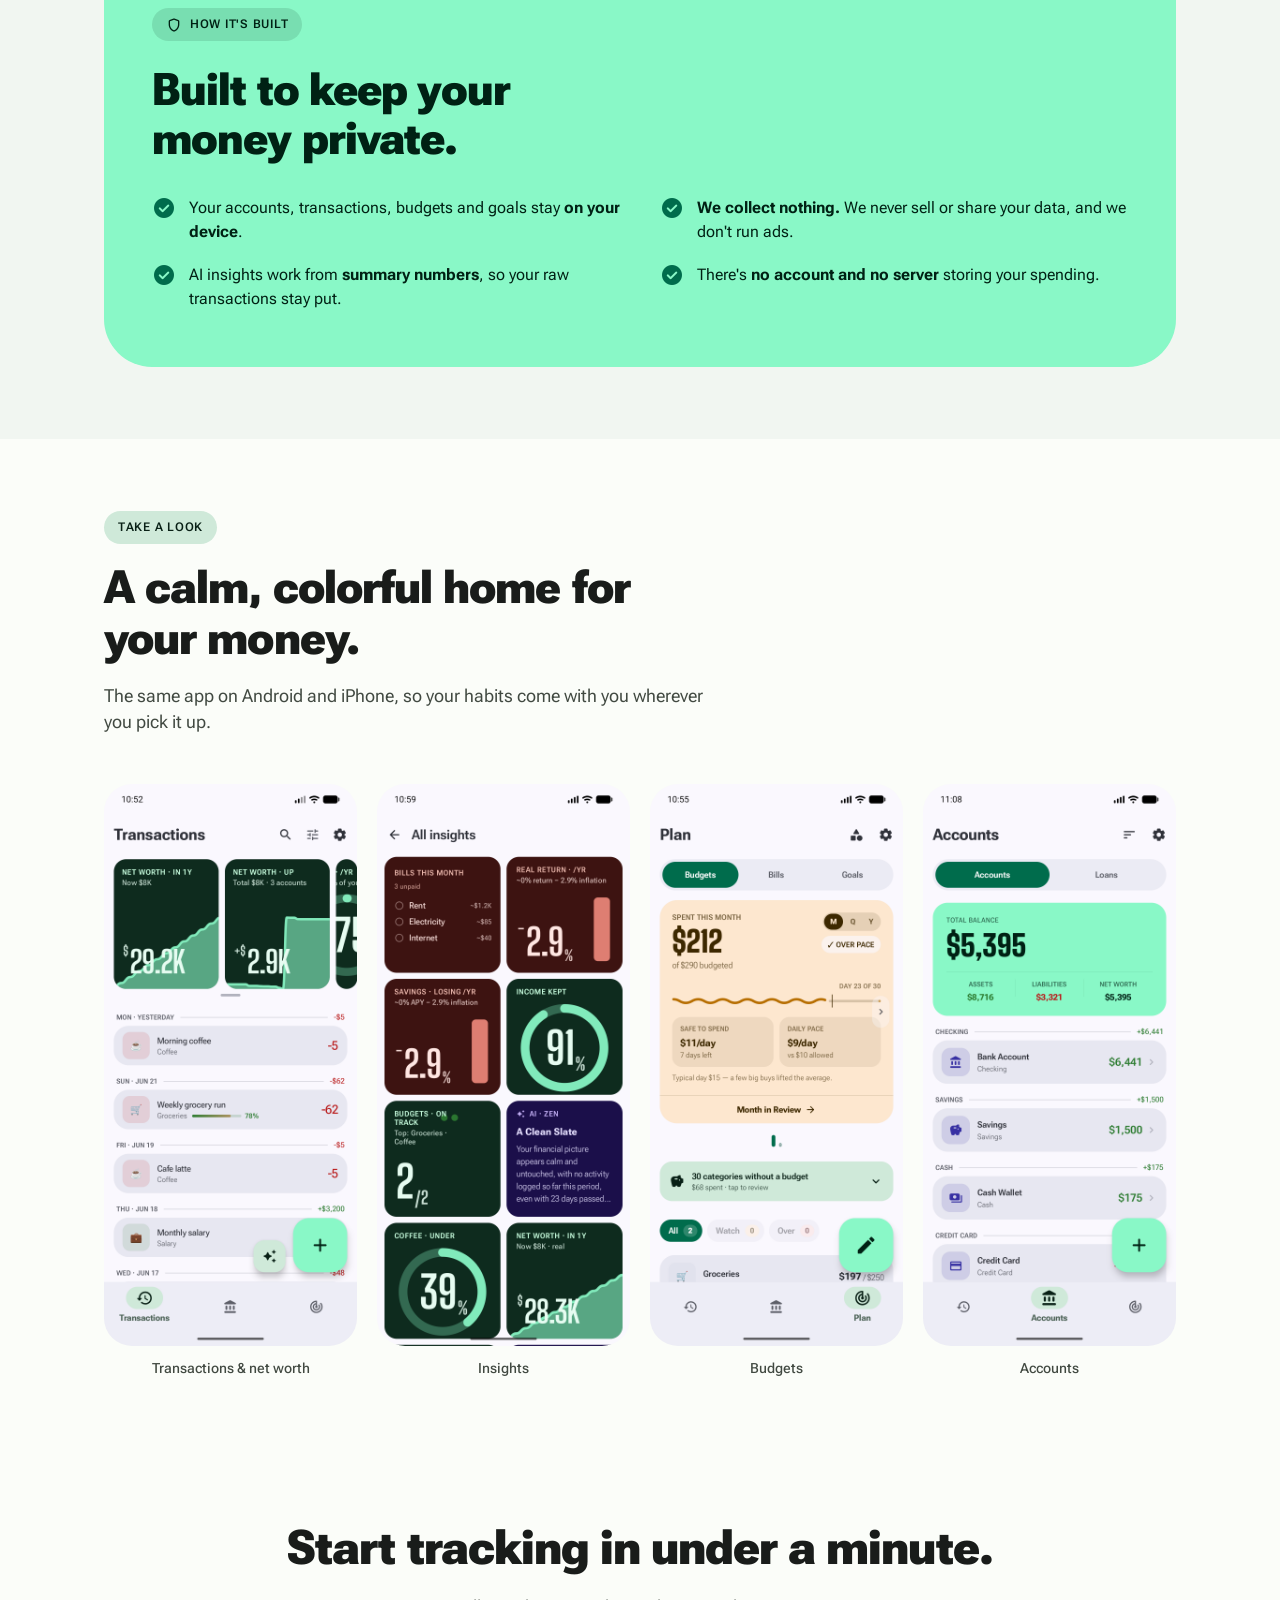
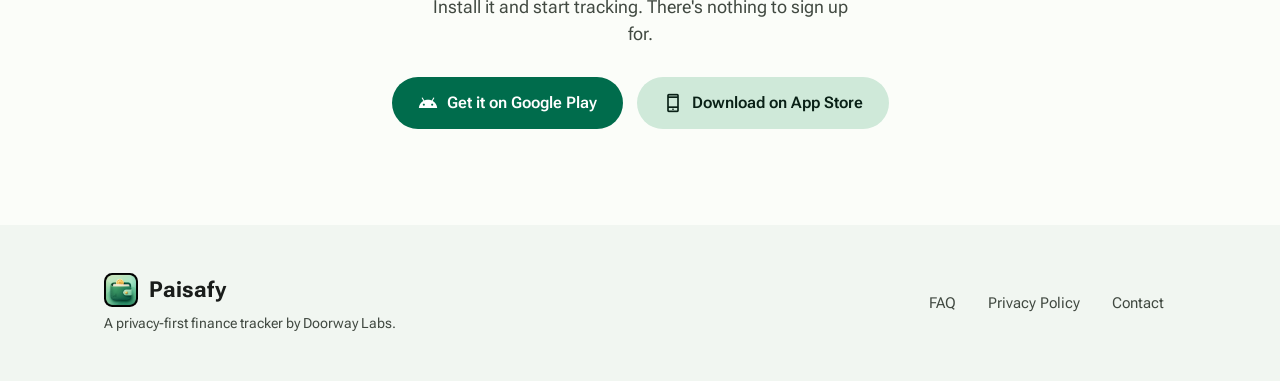
==== commit 641dde8a: "Revise copy: remove em dashes and contrastive phrasing across site" ====
--- a/index.html
+++ b/index.html
@@ -3,8 +3,8 @@
 <head>
   <meta charset="UTF-8" />
   <meta name="viewport" content="width=device-width, initial-scale=1.0" />
-  <title>Paisafy — a privacy-first personal finance tracker</title>
-  <meta name="description" content="Paisafy is a privacy-first personal finance tracker for Android and iOS. Track expenses, budgets, bills and goals — your data stays on your phone." />
+  <title>Paisafy: a privacy-first personal finance tracker</title>
+  <meta name="description" content="Paisafy is a privacy-first personal finance tracker for Android and iOS. Track expenses, budgets, bills and goals. Your data stays on your phone." />
   <link rel="preconnect" href="https://fonts.googleapis.com" />
   <link rel="preconnect" href="https://fonts.gstatic.com" crossorigin />
   <link href="https://fonts.googleapis.com/css2?family=Roboto+Flex:opsz,wght@8..144,400;8..144,500;8..144,600;8..144,700;8..144,800&display=swap" rel="stylesheet" />
@@ -33,11 +33,11 @@
       <div>
         <span class="eyebrow"><span class="material-symbols-rounded">lock</span> Private by default · Android &amp; iOS</span>
         <h1>Your money, tracked on autopilot.</h1>
-        <p class="lead">Snap a receipt, forward a bank text, or just say it out loud. Paisafy turns the mess into clean, categorized transactions — and it all stays on your phone.</p>
+        <p class="lead">Snap a receipt, forward a bank text, or just say it out loud. Paisafy turns the mess into clean, categorized transactions, and all of it stays on your phone.</p>
         <div class="cta">
           <a class="btn btn-filled" href="#screens"><span class="material-symbols-rounded">play_arrow</span> See it in action</a>
         </div>
-        <div class="reassure"><span class="material-symbols-rounded">cloud_off</span> No account. No sign-up. No server.</div>
+        <div class="reassure"><span class="material-symbols-rounded">cloud_off</span> No account or sign-up required.</div>
       </div>
 
       <!-- recreated app UI cluster -->
@@ -87,18 +87,18 @@
       <div class="sec-head">
         <span class="eyebrow">What it does</span>
         <h2>Everything you track, kept on your phone.</h2>
-        <p>Powerful where it counts, quiet everywhere else. Your money does the talking.</p>
+        <p>It handles the busywork, so checking in takes a few seconds.</p>
       </div>
       <div class="features">
         <div class="feature">
           <span class="ftile"><span class="material-symbols-rounded">mic</span></span>
           <h3>Entry types itself</h3>
-          <p>Snap a receipt, forward a payment text, or say it out loud — Paisafy fills the transaction in. Offline, entry still just works.</p>
+          <p>Snap a receipt, forward a payment text, or say it out loud, and Paisafy fills the transaction in. It keeps working offline too.</p>
         </div>
         <div class="feature">
           <span class="ftile"><span class="material-symbols-rounded">trending_up</span></span>
           <h3>Insights that see ahead</h3>
-          <p>A quick read of where your money's going — and where it's headed if nothing changes. Built from summary numbers only, never your raw data.</p>
+          <p>A quick read of where your money's going, and where it's headed if nothing changes. It works from summary numbers, so your raw data stays on your phone.</p>
         </div>
         <div class="feature">
           <span class="ftile"><span class="material-symbols-rounded">data_usage</span></span>
@@ -108,7 +108,7 @@
         <div class="feature">
           <span class="ftile"><span class="material-symbols-rounded">event_repeat</span></span>
           <h3>Bills you never forget</h3>
-          <p>Tell Paisafy about your recurring bills and it quietly tracks each payment — what's paid, and what's coming up.</p>
+          <p>Tell Paisafy about your recurring bills and it tracks each payment, so you always know what's paid and what's due.</p>
         </div>
       </div>
     </div>
@@ -118,12 +118,12 @@
     <div class="wrap">
       <div class="privacy-card">
         <span class="eyebrow"><span class="material-symbols-rounded">shield</span> How it's built</span>
-        <h2>Privacy isn't a setting. It's the foundation.</h2>
+        <h2>Built to keep your money private.</h2>
         <ul>
-          <li><span class="material-symbols-rounded">check_circle</span><span>Accounts, transactions, budgets and goals stay <strong>on your device</strong> — nowhere else.</span></li>
+          <li><span class="material-symbols-rounded">check_circle</span><span>Your accounts, transactions, budgets and goals stay <strong>on your device</strong>.</span></li>
           <li><span class="material-symbols-rounded">check_circle</span><span><strong>We collect nothing.</strong> We never sell or share your data, and we don't run ads.</span></li>
-          <li><span class="material-symbols-rounded">check_circle</span><span>AI insights work from <strong>summary numbers only</strong> — your raw transactions stay put.</span></li>
-          <li><span class="material-symbols-rounded">check_circle</span><span><strong>No account, no server</strong> quietly hoarding your spending.</span></li>
+          <li><span class="material-symbols-rounded">check_circle</span><span>AI insights work from <strong>summary numbers</strong>, so your raw transactions stay put.</span></li>
+          <li><span class="material-symbols-rounded">check_circle</span><span>There's <strong>no account and no server</strong> storing your spending.</span></li>
         </ul>
       </div>
     </div>
@@ -134,7 +134,7 @@
       <div class="sec-head">
         <span class="eyebrow">Take a look</span>
         <h2>A calm, colorful home for your money.</h2>
-        <p>On Android and iPhone — same app, same habits, wherever you pick it up.</p>
+        <p>The same app on Android and iPhone, so your habits come with you wherever you pick it up.</p>
       </div>
       <div class="screens">
         <figure><img src="assets/screenshots/01-transactions.png" alt="Transactions and net worth" loading="lazy" /><figcaption>Transactions &amp; net worth</figcaption></figure>
@@ -148,7 +148,7 @@
   <section class="closing">
     <div class="wrap">
       <h2>Start tracking in under a minute.</h2>
-      <p>No sign-up to slow you down. Install, and your money's in order.</p>
+      <p>Install it and start tracking. There's nothing to sign up for.</p>
       <div class="cta">
         <a class="btn btn-filled" href="#"><span class="material-symbols-rounded">android</span> Get it on Google Play</a>
         <a class="btn btn-tonal" href="#"><span class="material-symbols-rounded">phone_iphone</span> Download on App Store</a>
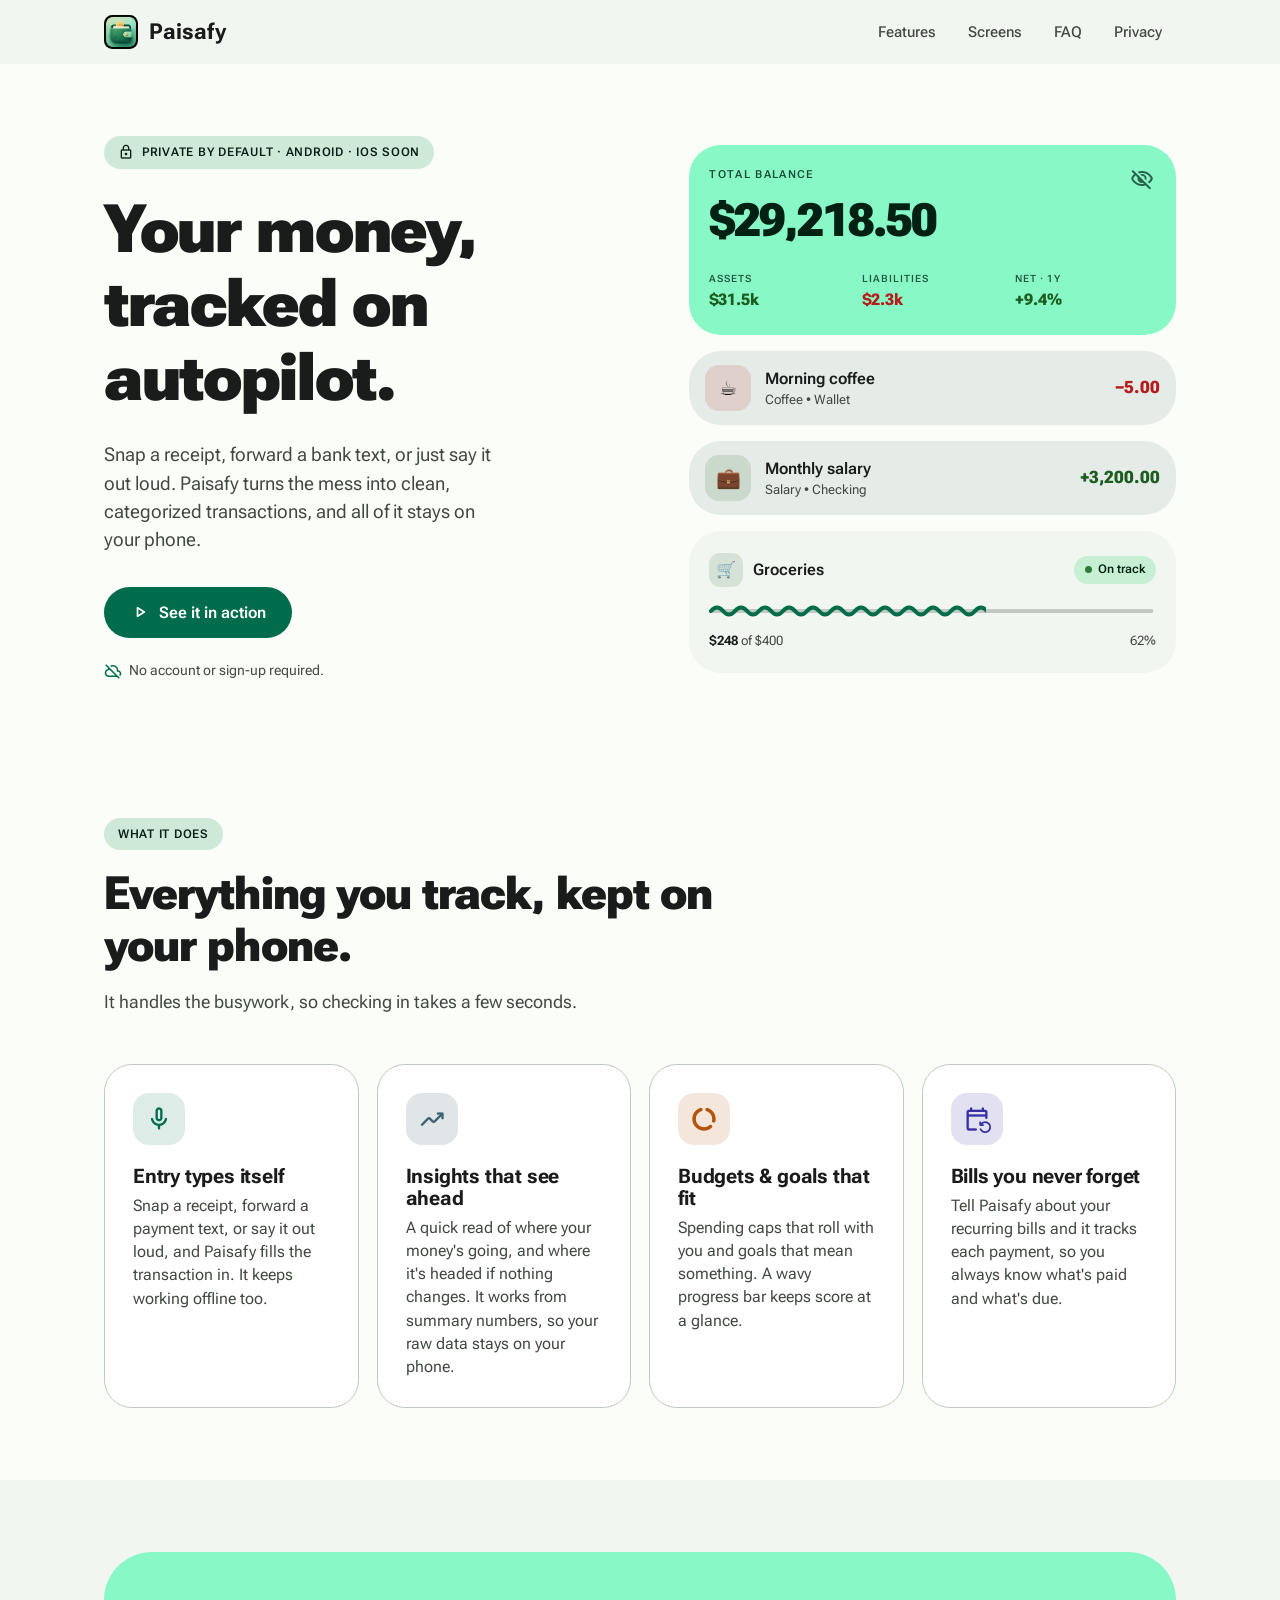
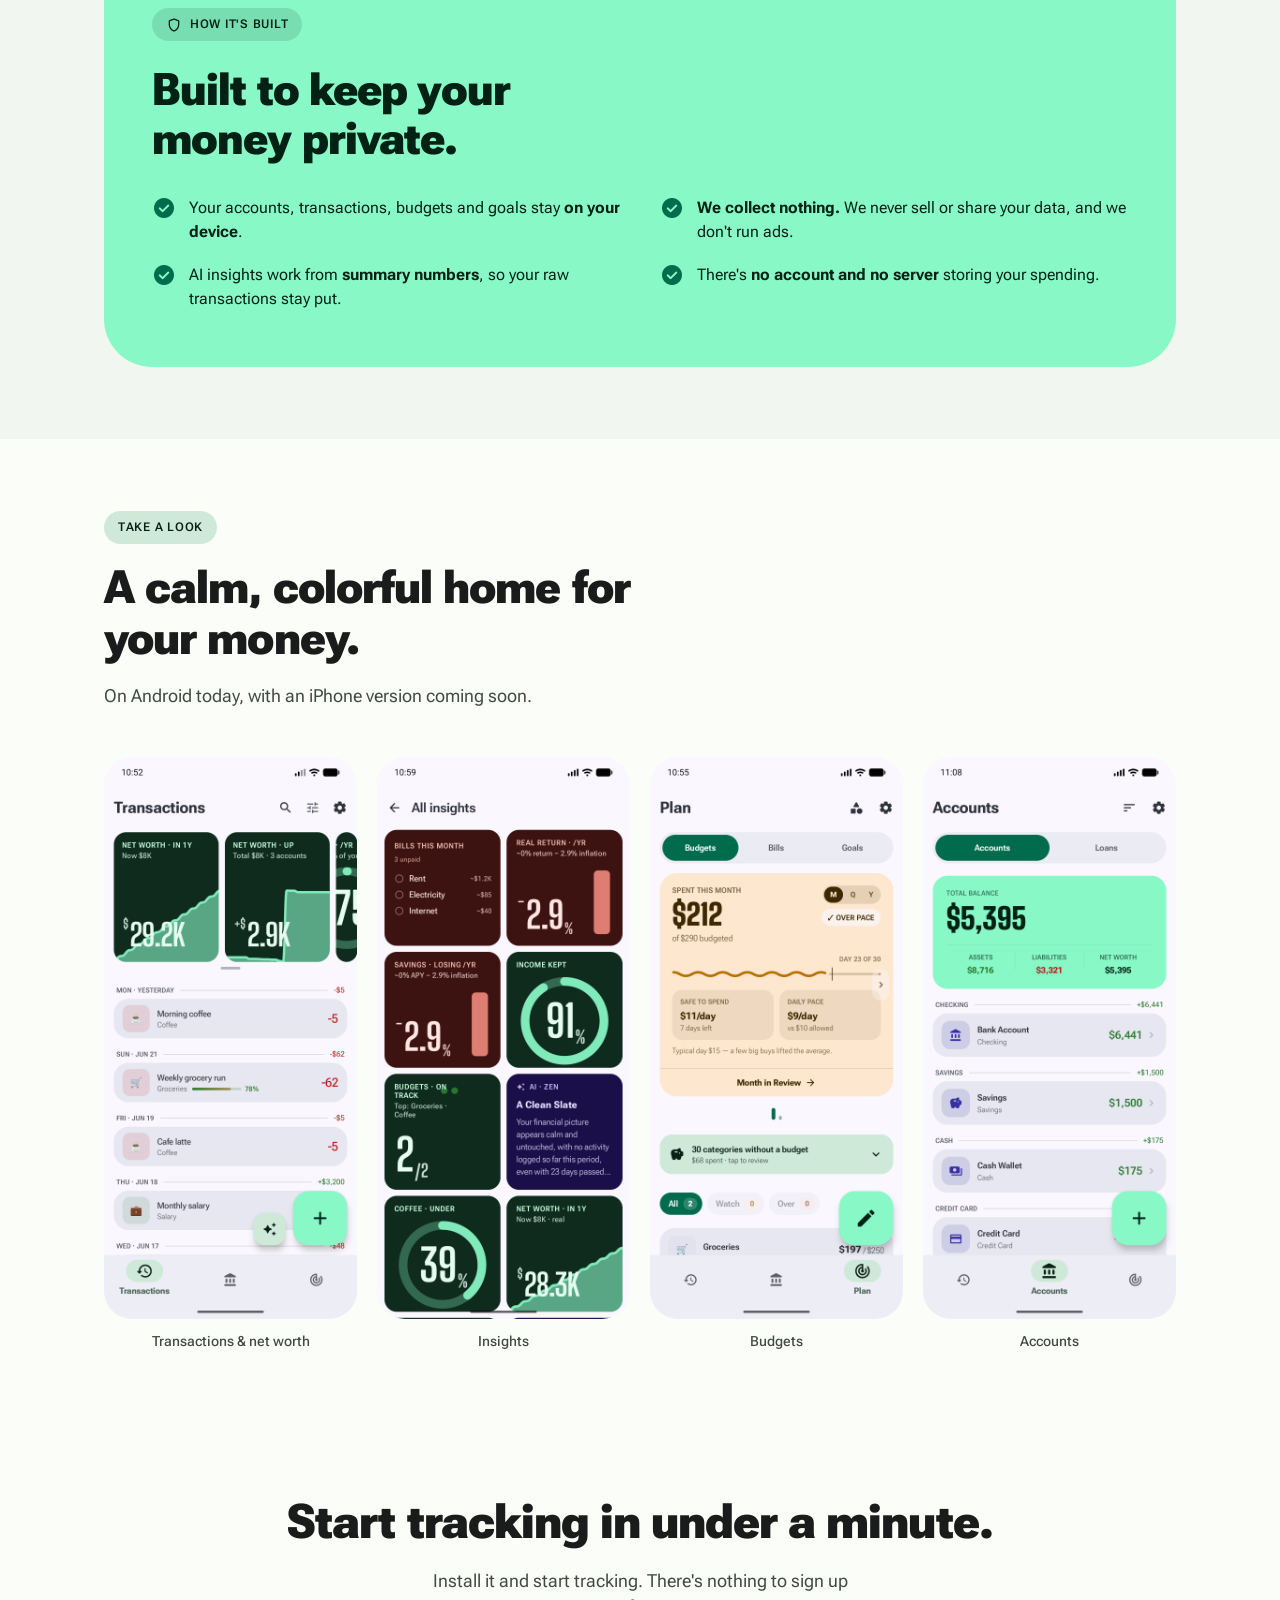
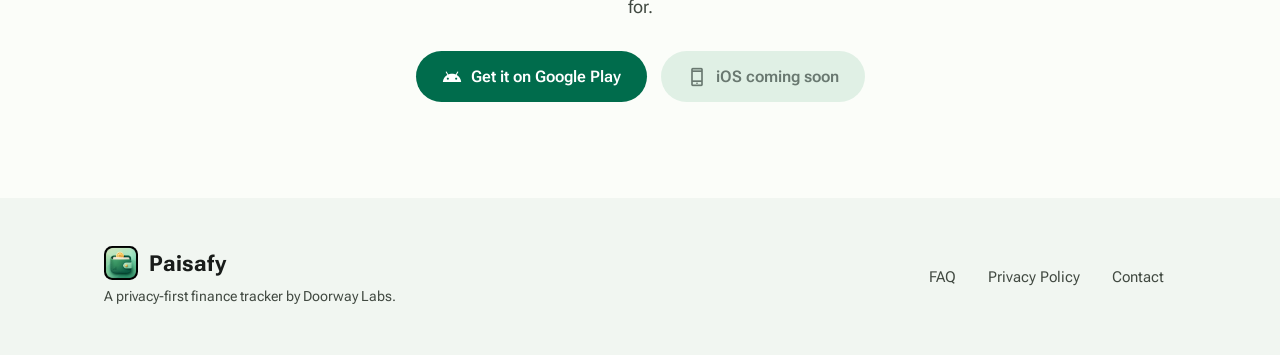
==== commit 28f02eb8: "Reflect Android-only availability; iOS coming soon" ====
--- a/index.html
+++ b/index.html
@@ -4,7 +4,7 @@
   <meta charset="UTF-8" />
   <meta name="viewport" content="width=device-width, initial-scale=1.0" />
   <title>Paisafy: a privacy-first personal finance tracker</title>
-  <meta name="description" content="Paisafy is a privacy-first personal finance tracker for Android and iOS. Track expenses, budgets, bills and goals. Your data stays on your phone." />
+  <meta name="description" content="Paisafy is a privacy-first personal finance tracker for Android, with iOS coming soon. Track expenses, budgets, bills and goals. Your data stays on your phone." />
   <link rel="preconnect" href="https://fonts.googleapis.com" />
   <link rel="preconnect" href="https://fonts.gstatic.com" crossorigin />
   <link href="https://fonts.googleapis.com/css2?family=Roboto+Flex:opsz,wght@8..144,400;8..144,500;8..144,600;8..144,700;8..144,800&display=swap" rel="stylesheet" />
@@ -31,7 +31,7 @@
   <section class="hero">
     <div class="wrap">
       <div>
-        <span class="eyebrow"><span class="material-symbols-rounded">lock</span> Private by default · Android &amp; iOS</span>
+        <span class="eyebrow"><span class="material-symbols-rounded">lock</span> Private by default · Android · iOS soon</span>
         <h1>Your money, tracked on autopilot.</h1>
         <p class="lead">Snap a receipt, forward a bank text, or just say it out loud. Paisafy turns the mess into clean, categorized transactions, and all of it stays on your phone.</p>
         <div class="cta">
@@ -134,7 +134,7 @@
       <div class="sec-head">
         <span class="eyebrow">Take a look</span>
         <h2>A calm, colorful home for your money.</h2>
-        <p>The same app on Android and iPhone, so your habits come with you wherever you pick it up.</p>
+        <p>On Android today, with an iPhone version coming soon.</p>
       </div>
       <div class="screens">
         <figure><img src="assets/screenshots/01-transactions.png" alt="Transactions and net worth" loading="lazy" /><figcaption>Transactions &amp; net worth</figcaption></figure>
@@ -151,7 +151,7 @@
       <p>Install it and start tracking. There's nothing to sign up for.</p>
       <div class="cta">
         <a class="btn btn-filled" href="#"><span class="material-symbols-rounded">android</span> Get it on Google Play</a>
-        <a class="btn btn-tonal" href="#"><span class="material-symbols-rounded">phone_iphone</span> Download on App Store</a>
+        <span class="btn btn-tonal soon"><span class="material-symbols-rounded">phone_iphone</span> iOS coming soon</span>
       </div>
     </div>
   </section>
--- a/assets/styles.css
+++ b/assets/styles.css
@@ -87,6 +87,8 @@
 .btn-filled:hover { text-decoration:none; filter:brightness(1.06); }
 .btn-tonal { background:var(--secondary-container); color:var(--on-secondary-container); }
 .btn-tonal:hover { text-decoration:none; filter:brightness(.98); }
+.btn.soon { opacity:.6; cursor:default; }
+.btn.soon:hover { filter:none; }
 
 /* ---------- hero ---------- */
 .hero { padding:72px 0 64px; }
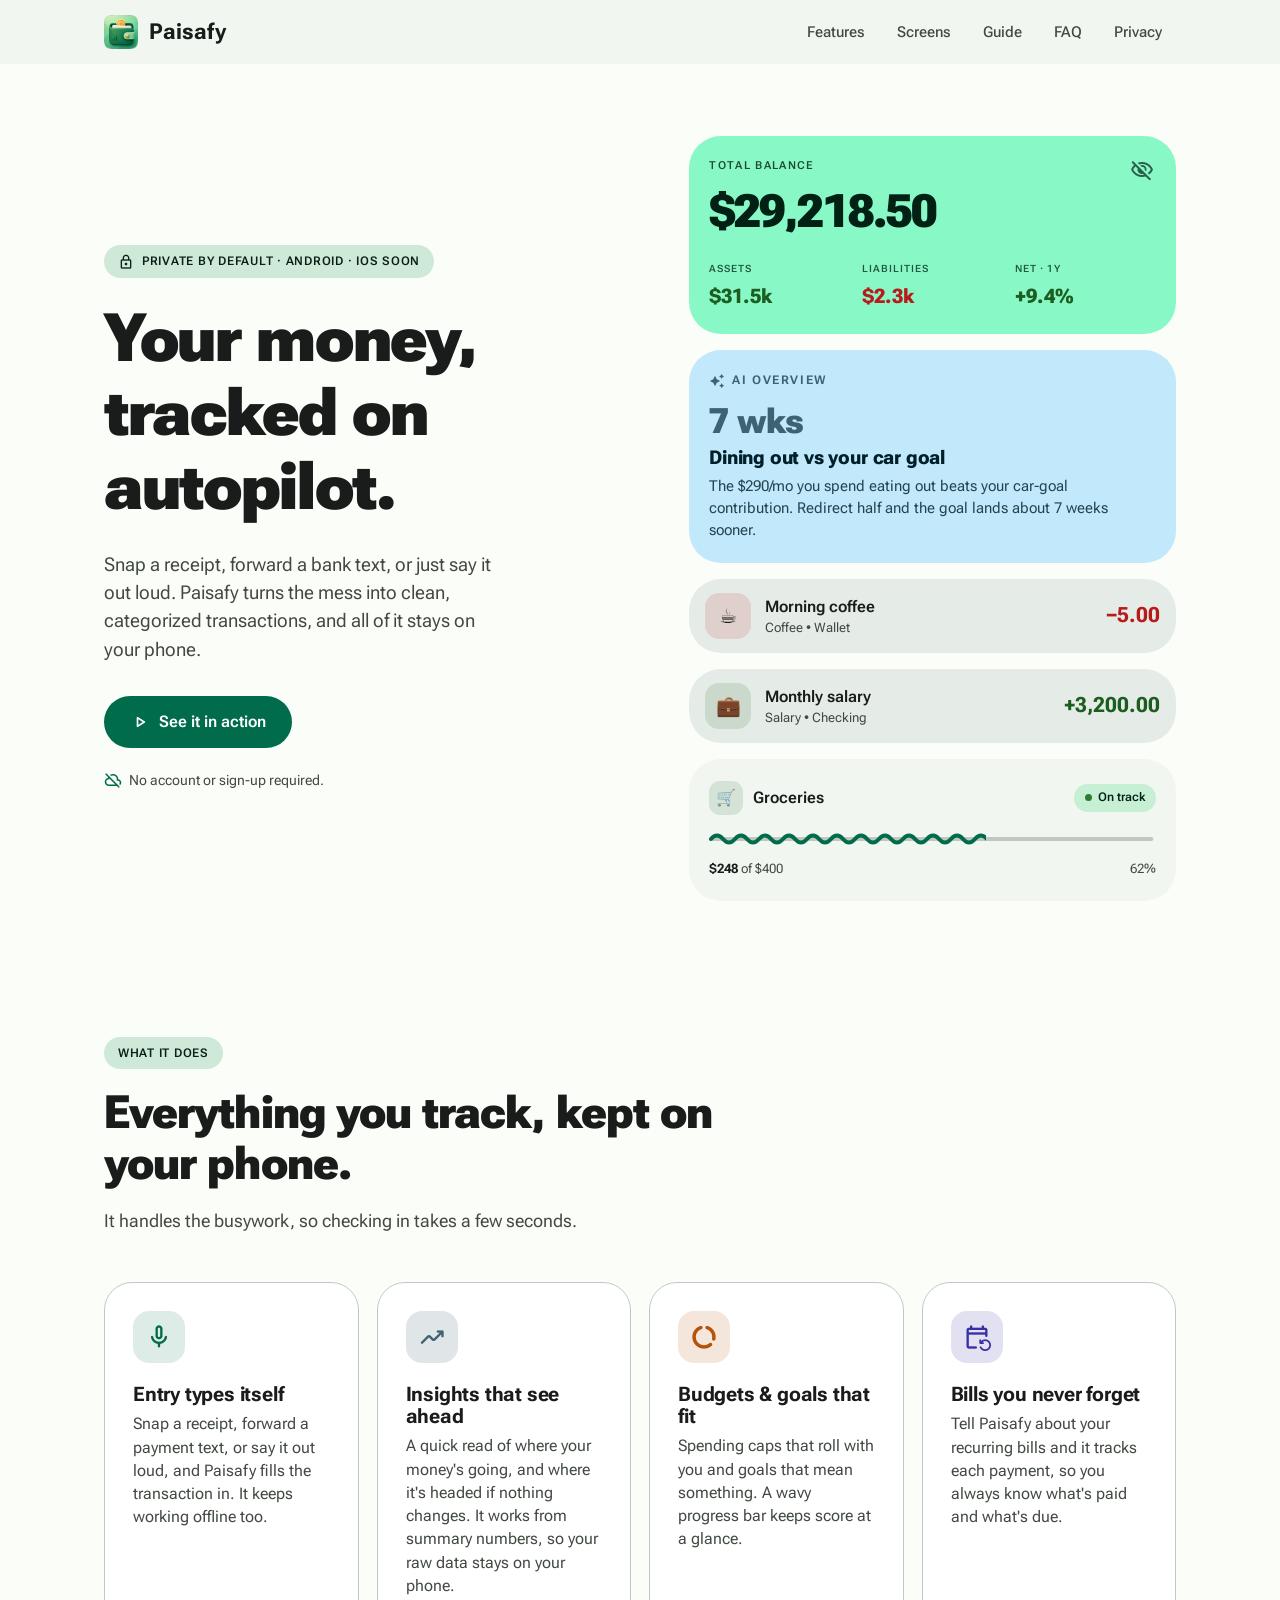
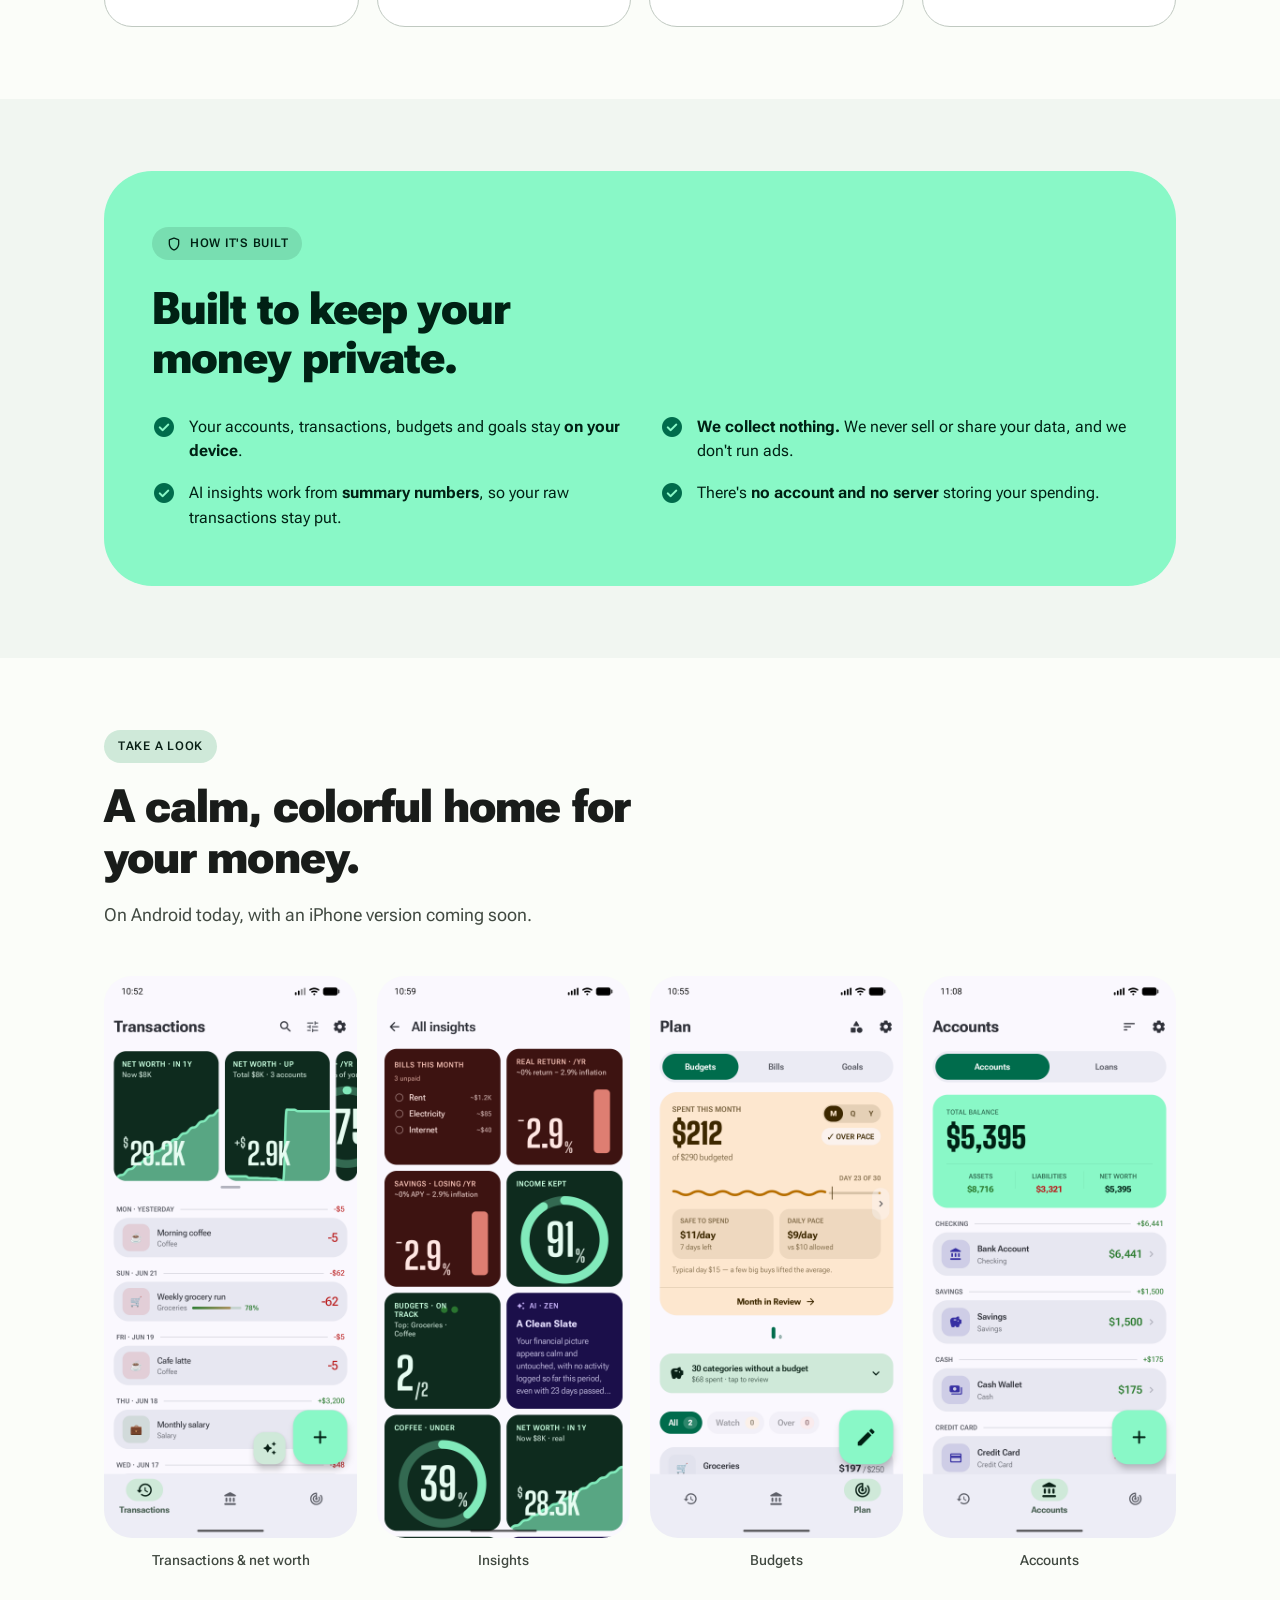
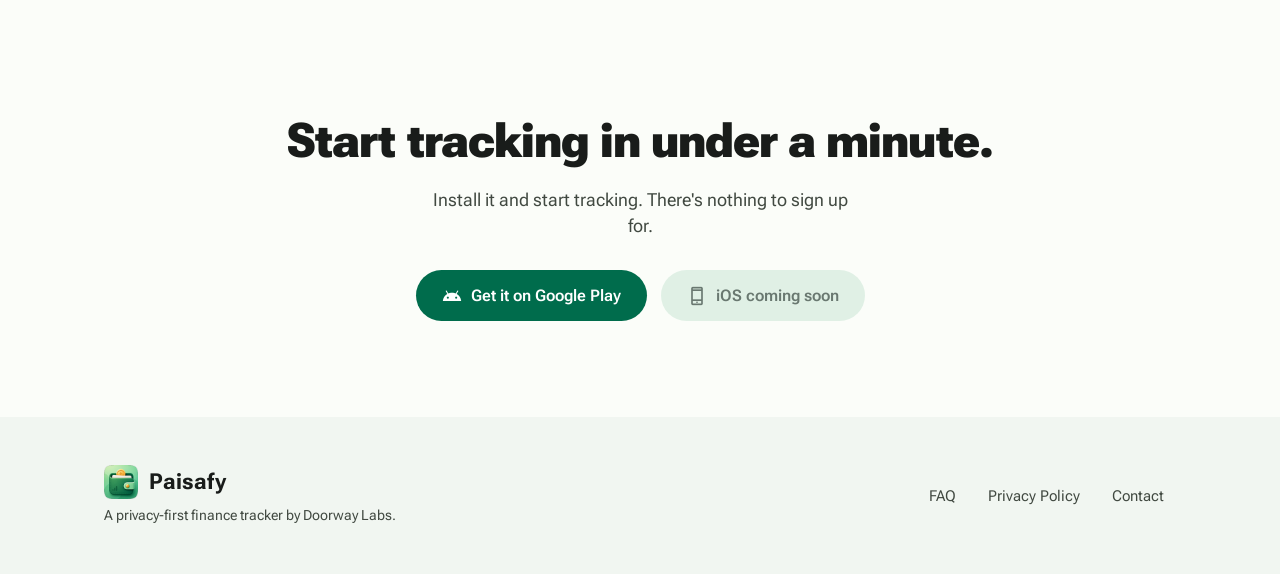
==== commit 1a91db63: "Add AI Overview card to hero; publish Guide page and nav" ====
--- a/index.html
+++ b/index.html
@@ -22,6 +22,7 @@
       <nav>
         <a href="#features">Features</a>
         <a href="#screens">Screens</a>
+        <a href="guide.html">Guide</a>
         <a href="faq.html">FAQ</a>
         <a href="privacy.html">Privacy</a>
       </nav>
@@ -51,6 +52,13 @@
             <div class="col"><div class="k">LIABILITIES</div><div class="v money neg">$2.3k</div></div>
             <div class="col"><div class="k">NET · 1Y</div><div class="v money pos">+9.4%</div></div>
           </div>
+        </div>
+
+        <div class="card ai">
+          <span class="ai-eyebrow"><span class="material-symbols-rounded">auto_awesome</span> AI Overview</span>
+          <div class="ai-hero">7 wks</div>
+          <h3 class="ai-head">Dining out vs your car goal</h3>
+          <p class="ai-body">The $290/mo you spend eating out beats your car-goal contribution. Redirect half and the goal lands about 7 weeks sooner.</p>
         </div>
 
         <div class="card txn">
--- a/assets/styles.css
+++ b/assets/styles.css
@@ -73,7 +73,7 @@
 .bar .wrap { display:flex; align-items:center; justify-content:space-between; height:64px; gap:16px; }
 .brand { display:flex; align-items:center; gap:11px; font-weight:700; font-size:1.4rem; color:var(--on-bg); }
 .brand:hover { text-decoration:none; }
-.logo-tile { width:34px; height:34px; border-radius:24%; object-fit:cover; display:block; flex:none; }
+.logo-tile { width:34px; height:34px; object-fit:contain; display:block; flex:none; }
 .bar nav { display:flex; align-items:center; gap:4px; flex-wrap:wrap; justify-content:flex-end; }
 .bar nav a { color:var(--on-surface-var); font-weight:500; font-size:.95rem; padding:8px 14px; border-radius:999px; }
 .bar nav a:hover { color:var(--on-bg); background:var(--sc-high); text-decoration:none; }
@@ -112,7 +112,7 @@
 .balance .cols { display:flex; gap:12px; }
 .balance .col { flex:1; }
 .balance .col .k { font-size:.62rem; font-weight:600; letter-spacing:.1em; opacity:.75; }
-.balance .col .v { font-weight:800; font-size:1.02rem; margin-top:2px; }
+.balance .col .v { font-weight:800; font-size:1.28rem; margin-top:4px; }
 .balance .eye { position:absolute; top:22px; right:22px; color:var(--on-primary-container); opacity:.7; }
 
 .txn { background:var(--sc-high); display:flex; align-items:center; gap:14px; padding:14px 16px; }
@@ -120,7 +120,7 @@
 .txn .mid { flex:1; min-width:0; }
 .txn .ttl { font-weight:600; font-size:.98rem; }
 .txn .meta { font-size:.8rem; color:var(--on-surface-var); }
-.txn .amt { font-size:1.05rem; }
+.txn .amt { font-size:1.3rem; font-weight:700; }
 
 .budget { background:var(--sc-low); }
 .budget .top { display:flex; align-items:center; justify-content:space-between; margin-bottom:12px; }
@@ -135,6 +135,15 @@
 .chip.watch .dot { background:var(--watch-acc); }
 .budget .figs { display:flex; justify-content:space-between; font-size:.82rem; color:var(--on-surface-var); margin-top:8px; }
 .budget .figs b { color:var(--on-bg); font-weight:700; }
+
+/* AI Overview card (brand tertiary) */
+.card.ai { background:var(--tertiary-container); color:var(--on-tertiary-container); }
+.ai-eyebrow { display:inline-flex; align-items:center; gap:7px; font-size:.72rem; font-weight:700;
+  letter-spacing:.14em; text-transform:uppercase; color:var(--tertiary); margin-bottom:14px; }
+.ai-eyebrow .material-symbols-rounded { font-size:16px; color:var(--tertiary); font-variation-settings:'opsz' 24,'wght' 500,'FILL' 1,'GRAD' 0; }
+.card.ai .ai-hero { font-size:2.2rem; font-weight:800; color:var(--tertiary); letter-spacing:-0.02em; line-height:1; margin-bottom:8px; }
+.card.ai .ai-head { font-size:1.2rem; font-weight:800; letter-spacing:-0.01em; line-height:1.14; margin:0 0 6px; color:var(--on-tertiary-container); }
+.card.ai .ai-body { font-size:.92rem; line-height:1.5; margin:0; color:color-mix(in srgb,var(--on-tertiary-container) 82%,transparent); }
 
 /* wavy (M3 Expressive squiggle) progress */
 .wavy { position:relative; height:24px; }
@@ -232,3 +241,67 @@
   .privacy-card { padding:40px 28px; border-radius:36px; }
   .privacy-card ul { grid-template-columns:1fr; }
 }
+
+/* ---------- guide ---------- */
+.guide .wrap { max-width:1000px; }
+.guide .updated { max-width:60ch; }
+
+/* journey table of contents */
+.gtoc { display:grid; grid-template-columns:repeat(auto-fit,minmax(210px,1fr)); gap:16px; margin:30px 0 8px; }
+.gtoc a { display:block; background:var(--sc-low); border:1px solid var(--outline-variant);
+  border-radius:24px; padding:20px 20px 22px; color:var(--on-bg); }
+.gtoc a:hover { background:var(--sc); text-decoration:none; }
+.gtoc .jnum { width:34px; height:34px; border-radius:11px; background:var(--primary-container);
+  color:var(--on-primary-container); display:grid; place-items:center; font-weight:800; font-size:1.05rem; }
+.gtoc h3 { font-size:1.08rem; margin:14px 0 5px; }
+.gtoc p { margin:0; color:var(--on-surface-var); font-size:.9rem; line-height:1.45; }
+
+/* journey section */
+.journey { scroll-margin-top:80px; }
+.journey-head { display:flex; gap:18px; align-items:flex-start; margin:64px 0 8px; padding-top:8px;
+  border-top:1px solid var(--outline-variant); }
+.journey:first-of-type .journey-head { border-top:none; margin-top:40px; }
+.journey-head .jnum { flex:none; width:46px; height:46px; border-radius:15px; margin-top:6px;
+  background:var(--primary); color:var(--on-primary); display:grid; place-items:center; font-weight:800; font-size:1.2rem; }
+.journey-head h2 { font-size:clamp(1.6rem,3.4vw,2.1rem); margin:0; }
+.journey-head .jlead { margin:6px 0 0; color:var(--on-surface-var); font-size:1.05rem; }
+
+/* a step: phone shots + numbered notes */
+.gstep { display:grid; grid-template-columns:minmax(0,0.95fr) minmax(0,1.05fr); gap:40px;
+  align-items:center; margin:44px 0; }
+.gstep.rev .gshots { order:2; }
+.gstep h3 { font-size:1.3rem; margin:0 0 4px; }
+.gstep .kicker { font-size:.74rem; font-weight:700; letter-spacing:.08em; text-transform:uppercase;
+  color:var(--primary); margin:0 0 8px; display:inline-flex; align-items:center; gap:6px; }
+.gstep .intro { color:var(--on-surface-var); margin:6px 0 18px; }
+
+.gshots { display:flex; gap:16px; justify-content:center; }
+.gshot { position:relative; width:100%; max-width:280px; border-radius:30px; background:#0b0e0c;
+  padding:7px; border:1px solid var(--outline-variant); box-sizing:border-box; }
+.gshots.duo .gshot { max-width:215px; }
+.gshot img { width:100%; display:block; border-radius:24px; }
+.gpin { position:absolute; width:25px; height:25px; transform:translate(-50%,-50%);
+  border-radius:50%; background:var(--primary); color:var(--on-primary); font-size:.78rem; font-weight:800;
+  display:grid; place-items:center; box-shadow:0 0 0 3px var(--bg),0 2px 5px rgba(0,0,0,.45); }
+
+/* numbered notes (numbers mirror the pins) */
+.gnotes { list-style:none; counter-reset:g; margin:0; padding:0; }
+.gnotes li { counter-increment:g; position:relative; padding:0 0 15px 42px; color:var(--on-bg); }
+.gnotes li:last-child { padding-bottom:0; }
+.gnotes li::before { content:counter(g); position:absolute; left:0; top:-1px; width:27px; height:27px;
+  border-radius:50%; background:var(--primary); color:var(--on-primary); font-weight:800; font-size:.82rem;
+  display:grid; place-items:center; }
+.gnotes li .h { font-weight:700; }
+.gnotes li span.muted { color:var(--on-surface-var); }
+
+/* tip callout */
+.gtip { display:flex; gap:12px; background:var(--secondary-container); color:var(--on-secondary-container);
+  border-radius:20px; padding:15px 20px; margin:22px 0 0; font-size:.96rem; }
+.gtip .material-symbols-rounded { flex:none; font-size:22px; color:var(--primary); }
+@media (prefers-color-scheme: dark) { .gtip .material-symbols-rounded { color:#89F8C7; } }
+
+@media (max-width:760px) {
+  .gstep { grid-template-columns:1fr; gap:24px; }
+  .gstep.rev .gshots { order:0; }
+  .gshots { max-width:320px; margin:0 auto; }
+}
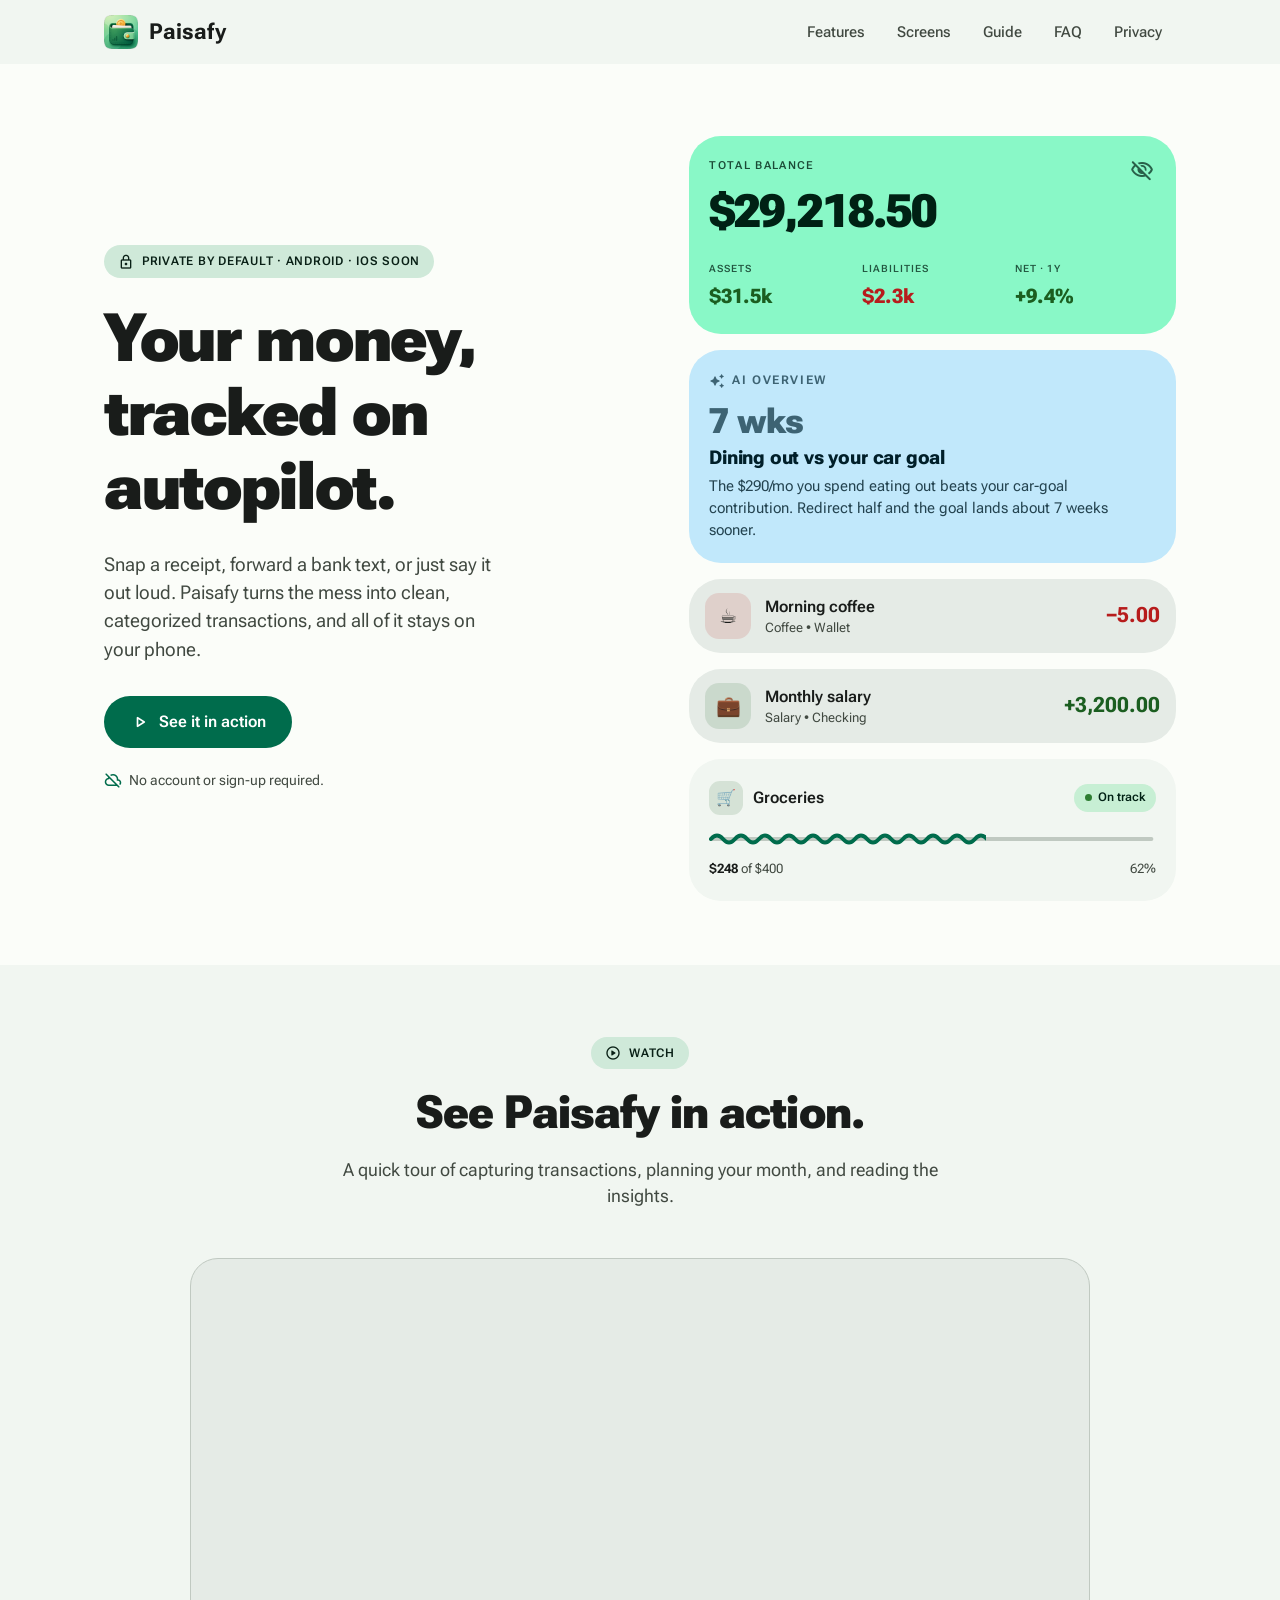
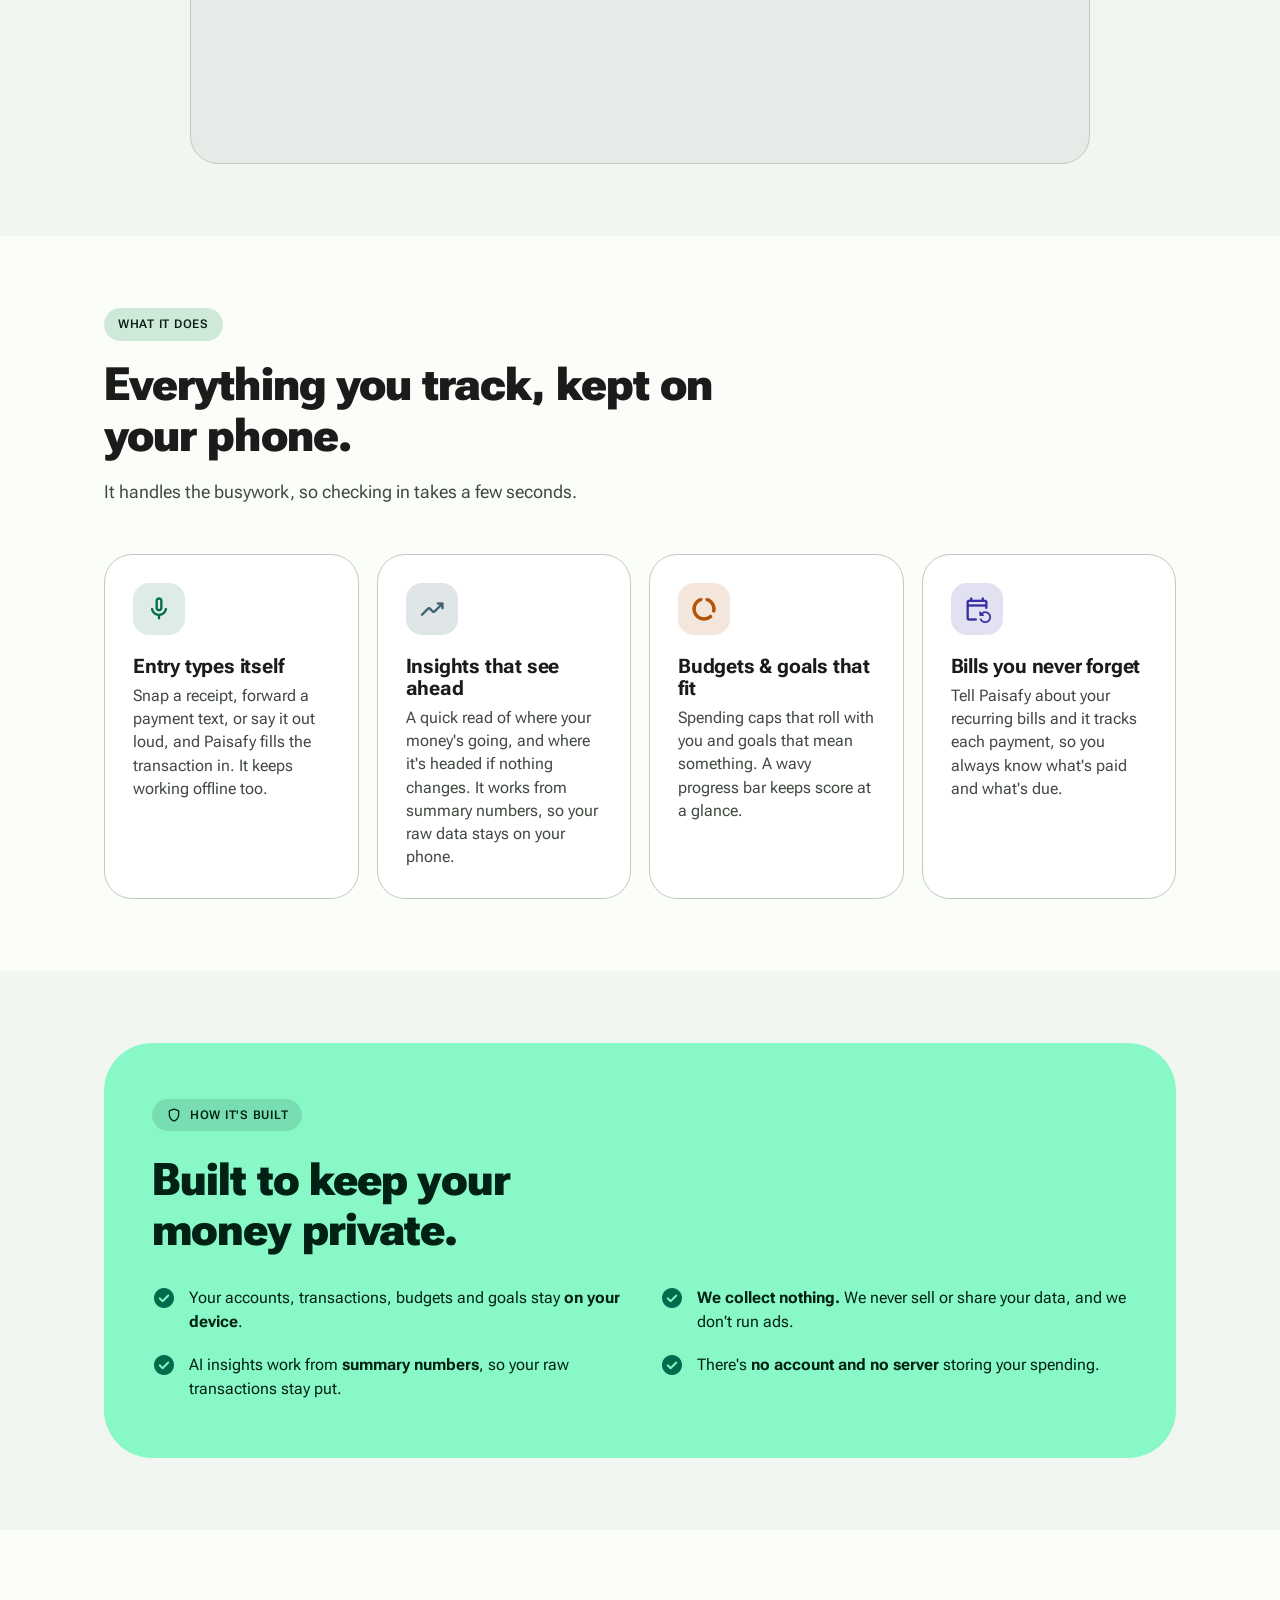
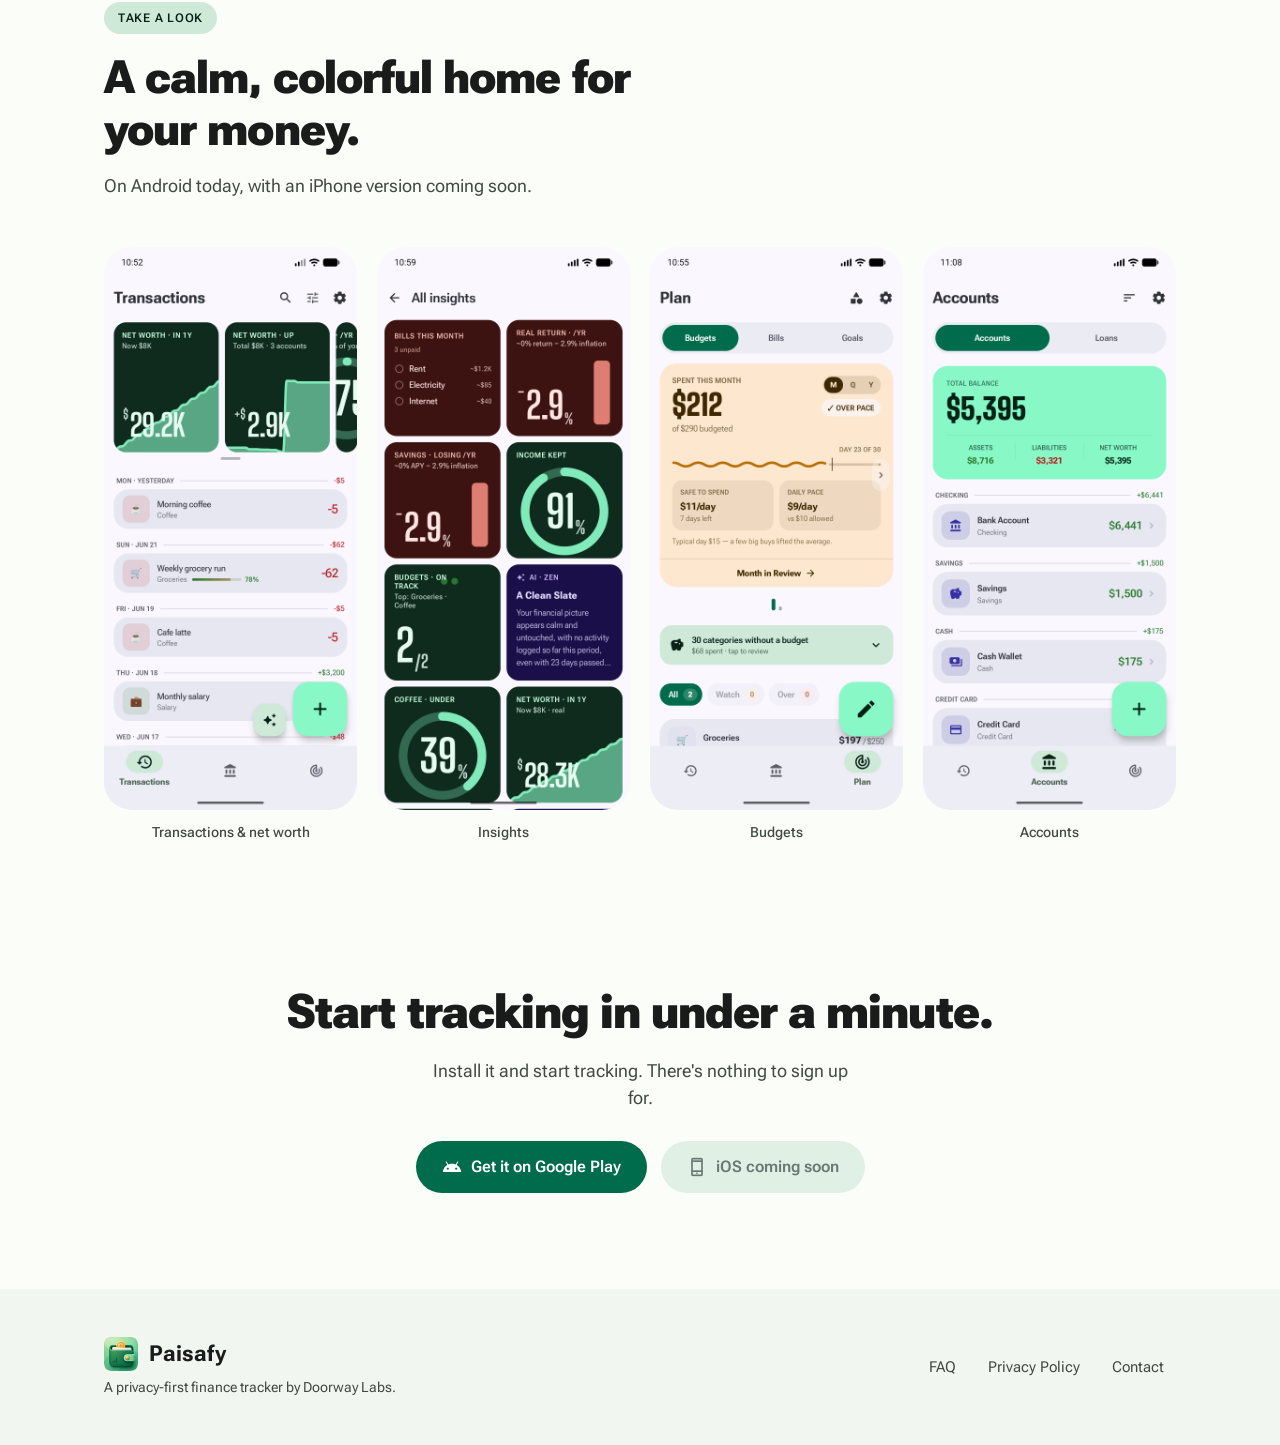
==== commit b2c11dba: "Embed demo video in a 'See it in action' section below the hero" ====
--- a/index.html
+++ b/index.html
@@ -36,7 +36,7 @@
         <h1>Your money, tracked on autopilot.</h1>
         <p class="lead">Snap a receipt, forward a bank text, or just say it out loud. Paisafy turns the mess into clean, categorized transactions, and all of it stays on your phone.</p>
         <div class="cta">
-          <a class="btn btn-filled" href="#screens"><span class="material-symbols-rounded">play_arrow</span> See it in action</a>
+          <a class="btn btn-filled" href="#video"><span class="material-symbols-rounded">play_arrow</span> See it in action</a>
         </div>
         <div class="reassure"><span class="material-symbols-rounded">cloud_off</span> No account or sign-up required.</div>
       </div>
@@ -86,6 +86,19 @@
           </div>
           <div class="figs"><span><b>$248</b> of $400</span><span>62%</span></div>
         </div>
+      </div>
+    </div>
+  </section>
+
+  <section class="alt video" id="video">
+    <div class="wrap">
+      <div class="sec-head">
+        <span class="eyebrow"><span class="material-symbols-rounded">play_circle</span> Watch</span>
+        <h2>See Paisafy in action.</h2>
+        <p>A quick tour of capturing transactions, planning your month, and reading the insights.</p>
+      </div>
+      <div class="video-frame">
+        <iframe src="https://www.youtube-nocookie.com/embed/tWt3ad2_LBo" title="Paisafy demo" loading="lazy" referrerpolicy="strict-origin-when-cross-origin" allow="accelerometer; clipboard-write; encrypted-media; gyroscope; picture-in-picture; web-share; fullscreen" allowfullscreen></iframe>
       </div>
     </div>
   </section>
--- a/assets/styles.css
+++ b/assets/styles.css
@@ -188,6 +188,12 @@
   font-variation-settings:'FILL' 1; }
 @media (prefers-color-scheme: dark) { .privacy-card li .material-symbols-rounded { color:#89F8C7; } }
 
+/* video */
+.video .sec-head { text-align:center; margin-left:auto; margin-right:auto; }
+.video-frame { max-width:900px; margin:0 auto; aspect-ratio:16/9; border-radius:28px; overflow:hidden;
+  background:var(--sc-high); border:1px solid var(--outline-variant); }
+.video-frame iframe { width:100%; height:100%; border:0; display:block; }
+
 /* screens */
 .screens { display:grid; grid-template-columns:repeat(auto-fit,minmax(200px,1fr)); gap:20px; }
 .screens figure { margin:0; }
@@ -305,3 +311,36 @@
   .gstep.rev .gshots { order:0; }
   .gshots { max-width:320px; margin:0 auto; }
 }
+
+/* ---------- interactive tour (progressive enhancement) ----------
+   All guide text lives in the static HTML and is NEVER display:none'd, so
+   search crawlers and no-JS readers get the full content. JS only adds
+   emphasis (glowing pin + highlighted note) and auto-advances the steps. */
+.gshots { position:relative; }
+.gpin { cursor:pointer; border:none; font-family:inherit; padding:0; }
+.js-tour .gpin { opacity:.4; transform:translate(-50%,-50%) scale(.8); transition:opacity .18s, transform .18s; }
+.js-tour .gpin.is-active { opacity:1; transform:translate(-50%,-50%) scale(1.18);
+  animation:gpulse 1.7s ease-out infinite; }
+@keyframes gpulse {
+  0% { box-shadow:0 0 0 3px var(--bg),0 0 0 6px color-mix(in srgb,var(--primary) 55%,transparent); }
+  70% { box-shadow:0 0 0 3px var(--bg),0 0 0 16px transparent; }
+  100% { box-shadow:0 0 0 3px var(--bg),0 0 0 16px transparent; }
+}
+
+/* the notes list stays fully visible; JS just emphasises the active step */
+.gnotes li { border-radius:12px; transition:opacity .25s, background .25s; }
+.js-tour .gnotes li { opacity:.55; cursor:pointer; padding-top:4px; padding-bottom:11px; margin-bottom:4px; }
+.js-tour .gnotes li.is-active { opacity:1; background:color-mix(in srgb,var(--primary) 9%,transparent); }
+.js-tour .gnotes li.is-active::before { box-shadow:0 0 0 4px color-mix(in srgb,var(--primary) 22%,transparent); }
+
+/* step controls (only meaningful with JS) */
+.gtour-nav { display:none; align-items:center; gap:10px; margin-top:20px; flex-wrap:wrap; }
+.js-tour .gtour-nav { display:flex; }
+.gtour-nav button { font-family:inherit; font-weight:600; font-size:.92rem; border:none; cursor:pointer;
+  padding:9px 16px; border-radius:999px; background:var(--secondary-container); color:var(--on-secondary-container);
+  display:inline-flex; align-items:center; gap:6px; }
+.gtour-nav button:hover { filter:brightness(.97); }
+.gtour-nav button.tplay { background:var(--primary); color:var(--on-primary); }
+.gtour-nav button .material-symbols-rounded { font-size:18px; }
+.gtour-nav .tcount { font-size:.88rem; color:var(--on-surface-var); font-weight:600; min-width:84px; text-align:center; }
+@media (prefers-reduced-motion: reduce) { .js-tour .gpin.is-active { animation:none; } }
